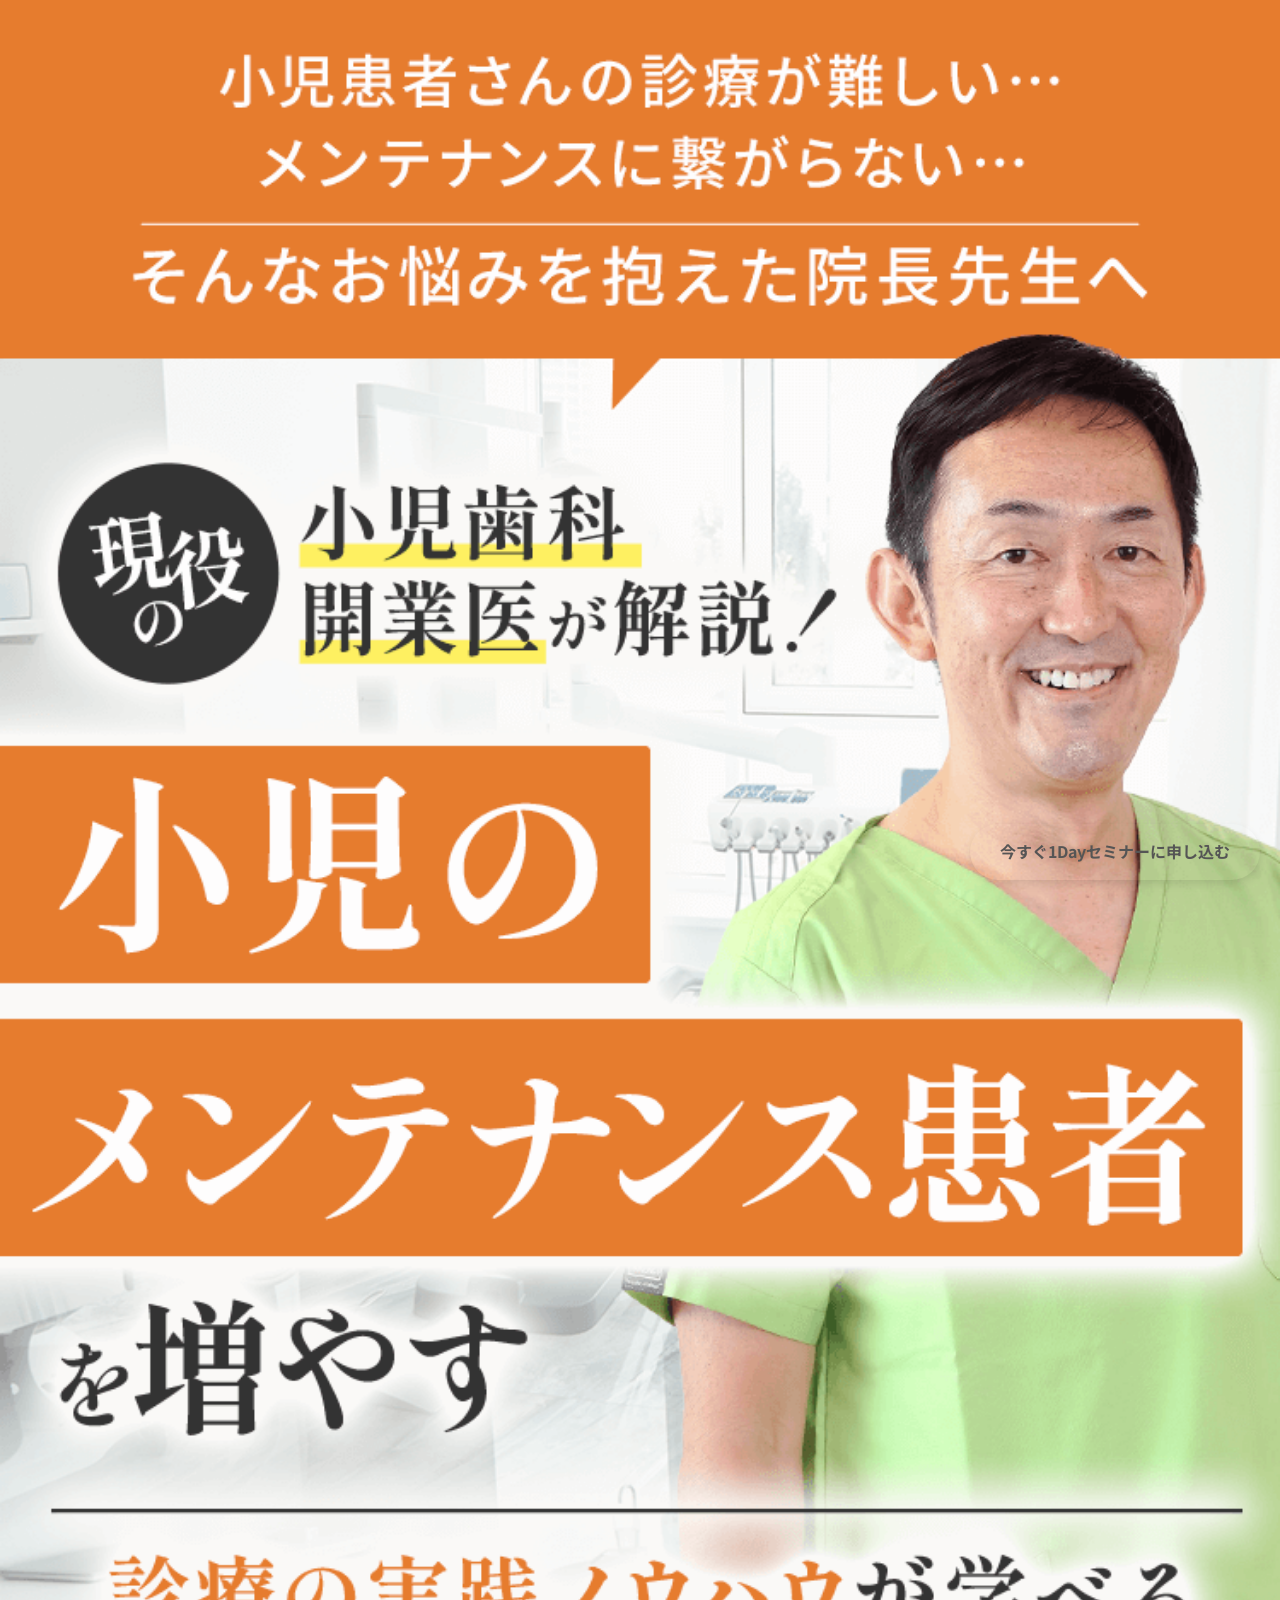
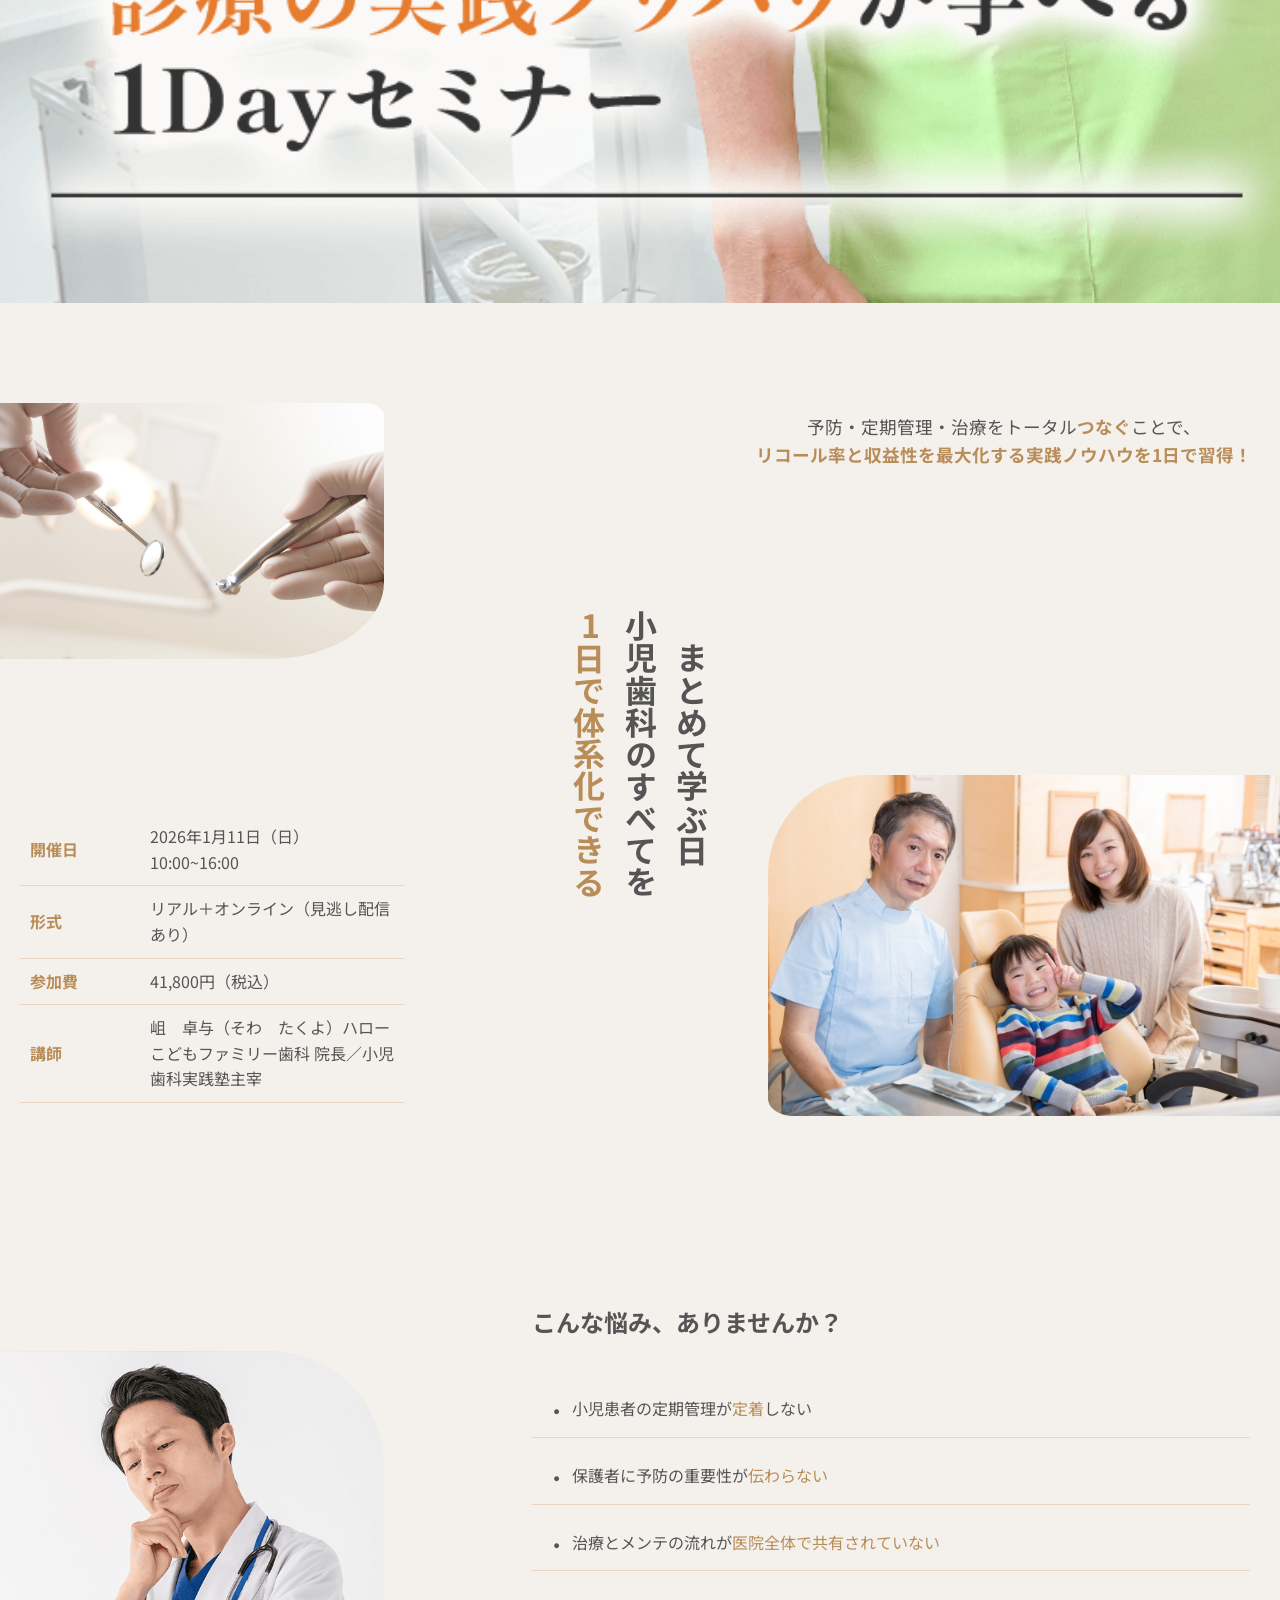
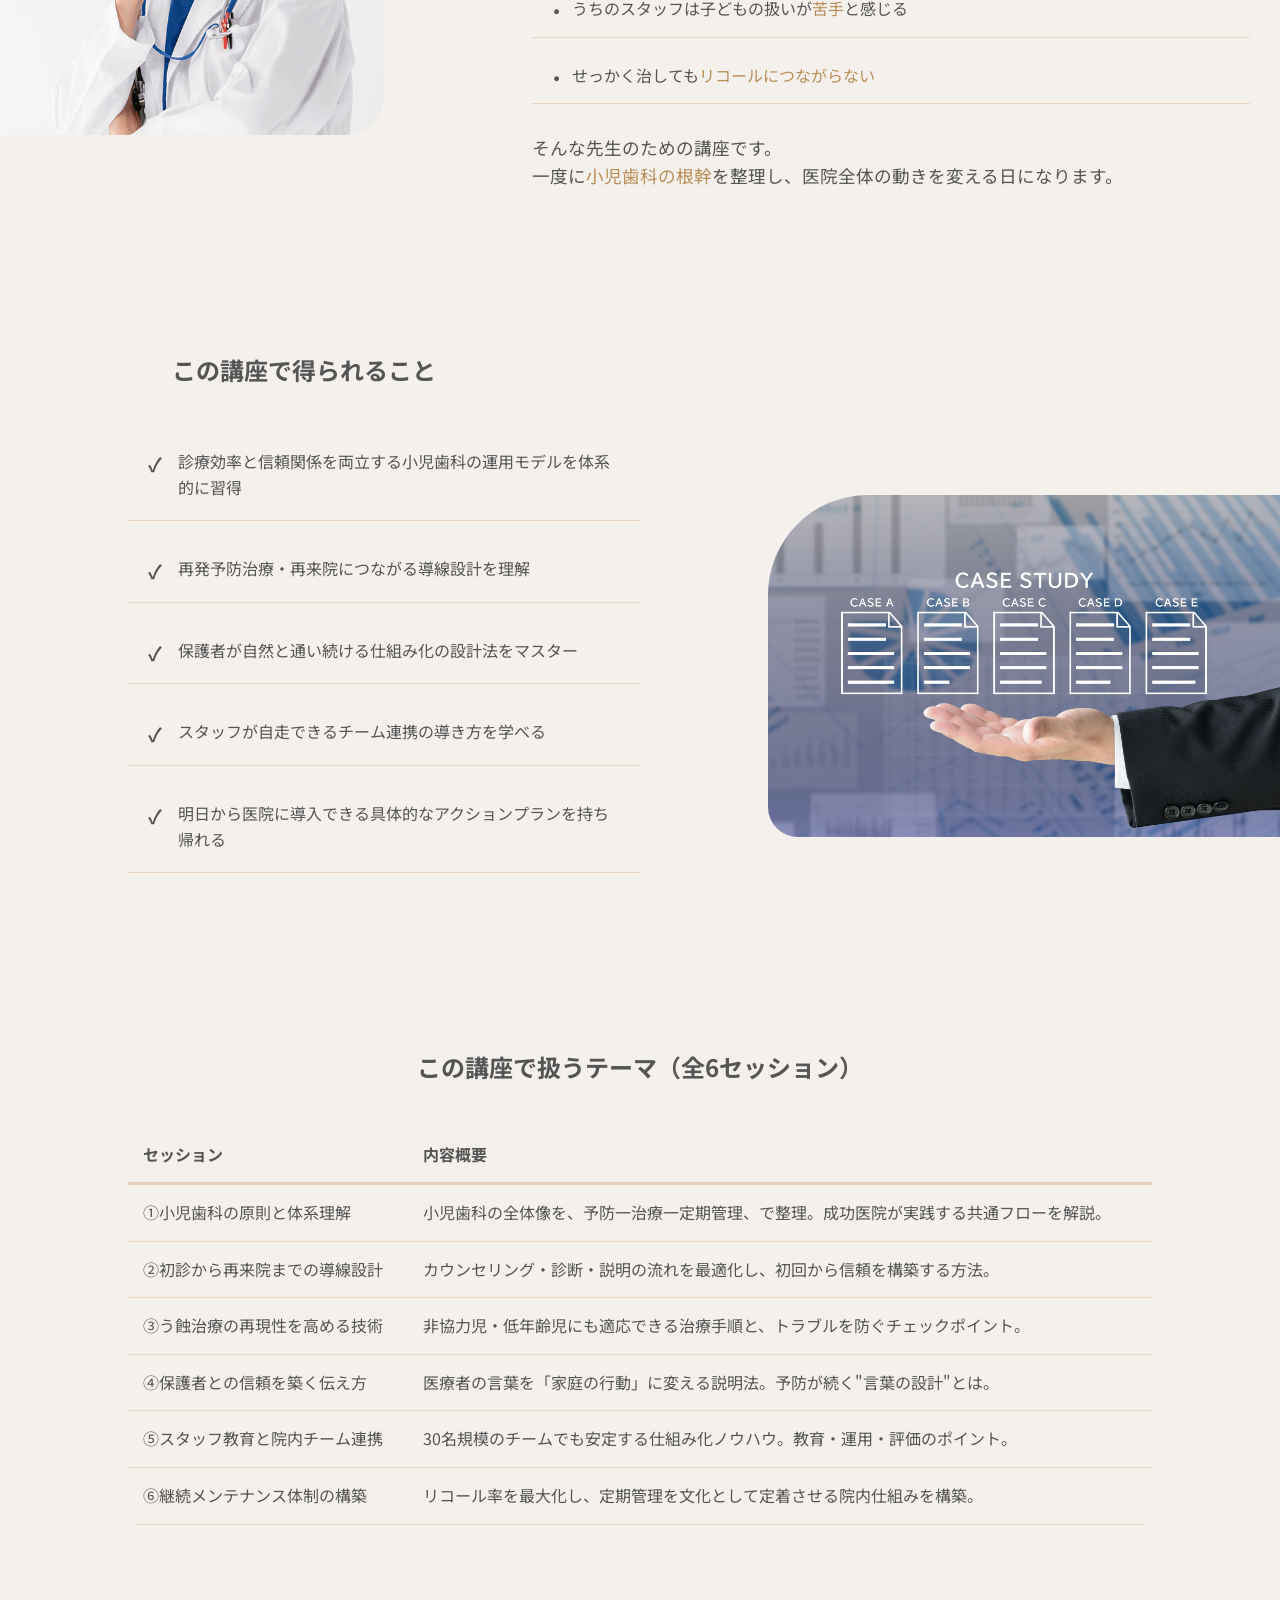
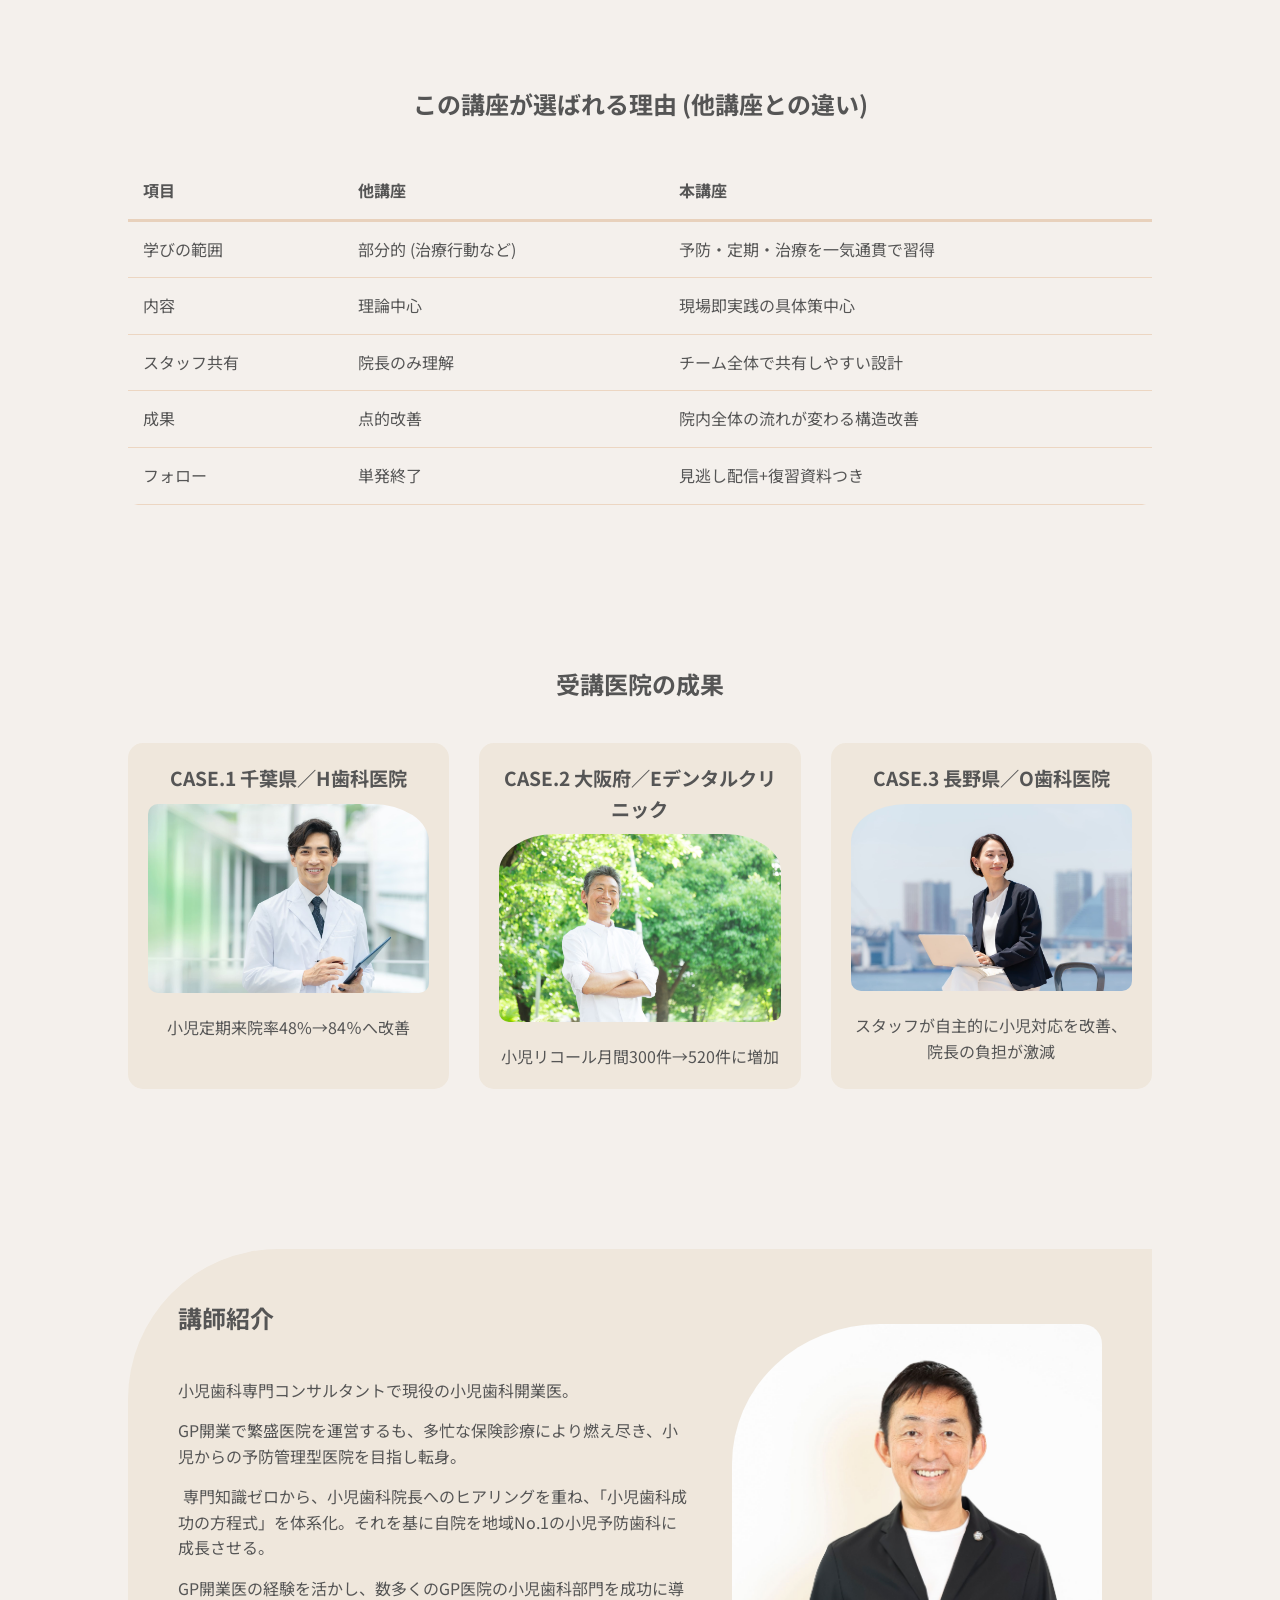
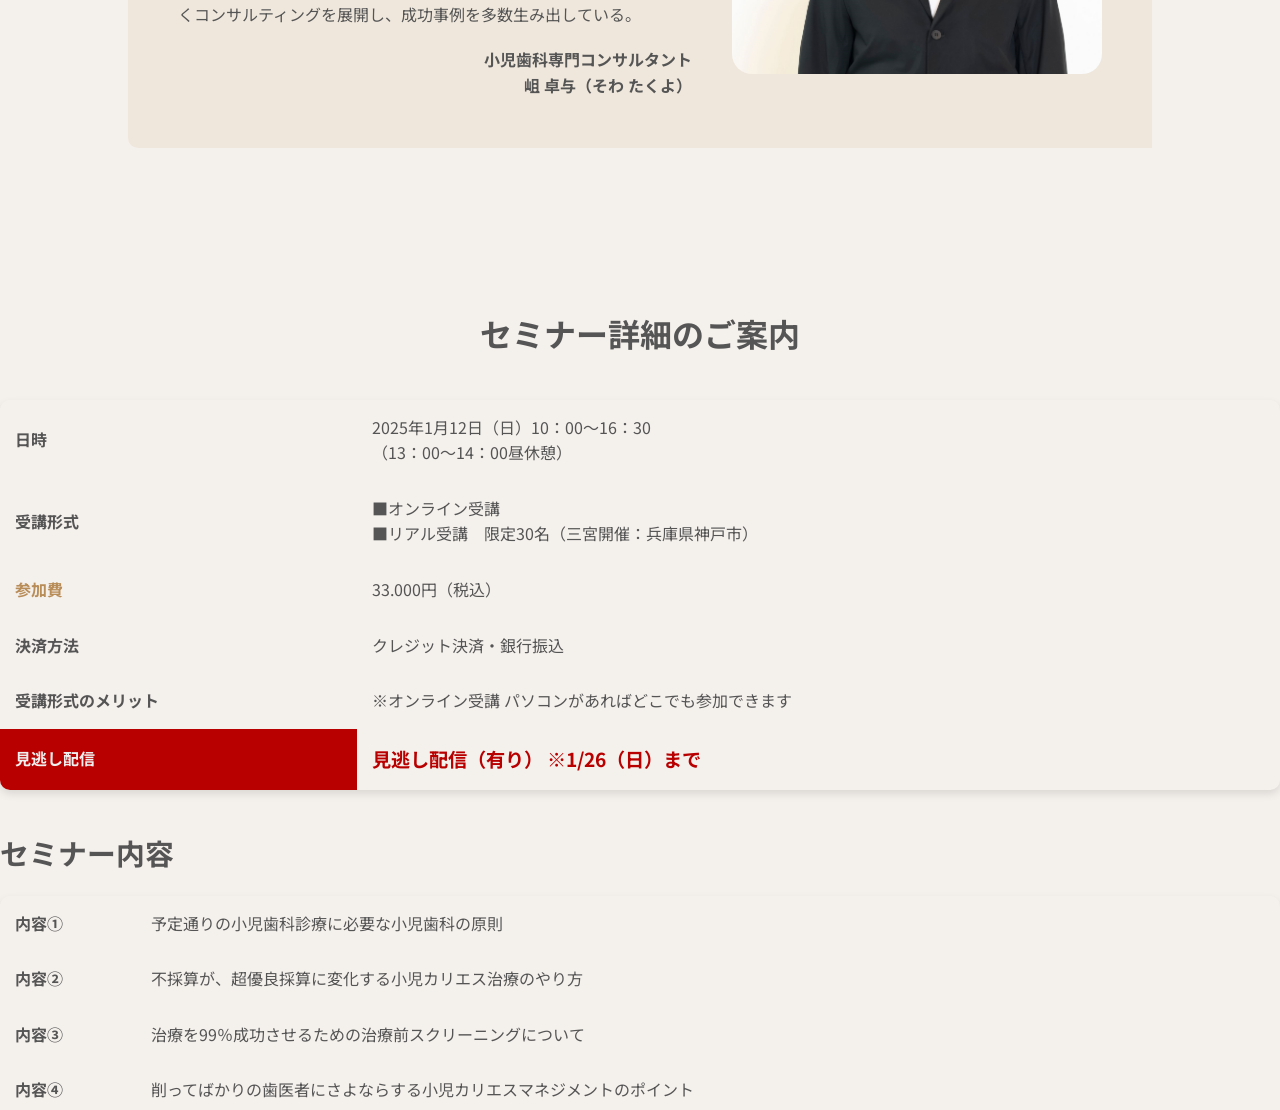
==== index.html @ 9f1c5d59 "init" ====
<!DOCTYPE html>
<html lang="ja">

<head>
    <meta charset="UTF-8">
    <meta name="viewport" content="width=device-width, initial-scale=1.0">
    <title>小児歯科が上手くなる！知識おまとめセミナー</title>
    <meta name="description" content="小児歯科が上手くなる！知識おまとめセミナー" />
    <meta name="keywords" content="小児歯科,セミナー">
    <link rel="preconnect" href="https://fonts.googleapis.com">
    <link rel="preconnect" href="https://fonts.gstatic.com" crossorigin>
    <link href="https://fonts.googleapis.com/css2?family=Noto+Sans+JP:wght@100..900&display=swap" rel="stylesheet">
    <link rel="stylesheet" href="css/style.css">
</head>

<body>
    <!-- Floating CTA Button -->
    <div class="floating">
        <a class="btn" href="#form">今すぐ1Dayセミナーに申し込む</a>
    </div>

    <main>
        <!-- Banner Section -->
        <section class="banner">
            <picture>
                <source media="(max-width: 768px)" srcset="img/sp_mv_b.png">
                <img src="img/pc_mv_b.png" alt="Banner">
            </picture>
        </section>

        <!-- New Intro Section -->
        <section class="intro">
            <div class="container">
                <div class="intro-text">
                    <h1>1日で体系化できる<br>小児歯科のすべてを<br>まとめて学ぶ日</h1>
                </div>
                <div class="sec01_img01">
                    <img style="width: 100%; border-radius: 0 5% 30% 0;" src="./img/sec04_img03_b.jpg" alt="">
                </div>
                <div class="sec01_img02">
                    <img style="width: 100%; border-radius: 100px 0 0 5%;" src="./img/sec01_imgg02.jpg" alt="">
                </div>
                <p class="intro-desc">予防・定期管理・治療をトータル<span style="color: #b98d58ff; font-weight: bold;">つなぐ</span>ことで、<br><span style="color: #b98d58ff; font-weight: bold;">リコール率と収益性を最大化する実践ノウハウを1日で習得！</span></p>
                <table class="intro-table">
                    <tr>
                        <th><span style="color: #b98d58ff; font-weight: bold;">開催日</span></th>
                        <td>2026年1月11日（日）10:00~16:00</td>
                    </tr>
                    <tr>
                        <th><span style="color: #b98d58ff; font-weight: bold;">形式</span></th>
                        <td>リアル＋オンライン（見逃し配信あり）</td>
                    </tr>
                    <tr>
                        <th><span style="color: #b98d58ff; font-weight: bold;">参加費</span></th>
                        <td>41,800円（税込）</td>
                    </tr>
                    <tr>
                        <th><span style="color: #b98d58ff; font-weight: bold;">講師</span></th>
                        <td>岨　卓与（そわ　たくよ）ハローこどもファミリー歯科 院長／小児歯科実践塾主宰</td>
                    </tr>
                </table>
            </div>
        </section>

        <!-- Worries Section -->
        <section class="worries">
            <div class="sec02-img">
                <img src="./img/sec02_img.png" alt="">
            </div>
            <div class="worries-content">
                <h2>こんな悩み、ありませんか？</h2>
                <ul class="worries-list">
                    <li>小児患者の定期管理が<span style="color: #b98d58ff;">定着</span>しない</li>
                    <li>保護者に予防の重要性が<span style="color: #b98d58ff;">伝わらない</span></li>
                    <li>治療とメンテの流れが<span style="color: #b98d58ff;">医院全体で共有されていない</span></li>
                    <li>うちのスタッフは子どもの扱いが<span style="color: #b98d58ff;">苦手</span>と感じる</li>
                    <li>せっかく治しても<span style="color: #b98d58ff;">リコールにつながらない</span></li>
                </ul>
                <p class="worries-desc">そんな先生のための講座です。<br>一度に<span style="color: #b98d58ff;">小児歯科の根幹</span>を整理し、医院全体の動きを変える日になります。</p>
            </div>
        </section>

        <!-- Benefits Section -->
        <section class="benefits-new">
            <div class="container1">
                <h2>この講座で得られること</h2>
                <ul class="benefits-list">
                    <li>診療効率と信頼関係を両立する小児歯科の運用モデルを体系的に習得</li>
                    <li>再発予防治療・再来院につながる導線設計を理解</li>
                    <li>保護者が自然と通い続ける仕組み化の設計法をマスター</li>
                    <li>スタッフが自走できるチーム連携の導き方を学べる</li>
                    <li>明日から医院に導入できる具体的なアクションプランを持ち帰れる</li>
                </ul>
            </div>
            <div class="sec04-img">
                <img src="./img/sec04_img.jpg" alt="">
            </div>
        </section>

        <!-- New Themes Section -->
        <section class="comparison">
                <h2>この講座で扱うテーマ（全6セッション）</h2>
                <table class="comparison-table">
                    <thead>
                        <tr>
                            <th>セッション</th>
                            <th>内容概要</th>
                        </tr>
                    </thead>
                    <tbody>
                        <tr>
                            <td>①小児歯科の原則と体系理解</td>
                            <td>小児歯科の全体像を、予防一治療一定期管理、で整理。成功医院が実践する共通フローを解説。</td>
                        </tr>
                        <tr>
                            <td>②初診から再来院までの導線設計</td>
                            <td>カウンセリング・診断・説明の流れを最適化し、初回から信頼を構築する方法。</td>
                        </tr>
                        <tr>
                            <td>③う蝕治療の再現性を高める技術</td>
                            <td>非協力児・低年齢児にも適応できる治療手順と、トラブルを防ぐチェックポイント。</td>
                        </tr>
                        <tr>
                            <td>④保護者との信頼を築く伝え方</td>
                            <td>医療者の言葉を「家庭の行動」に変える説明法。予防が続く"言葉の設計"とは。</td>
                        </tr>
                        <tr>
                            <td>⑤スタッフ教育と院内チーム連携</td>
                            <td>30名規模のチームでも安定する仕組み化ノウハウ。教育・運用・評価のポイント。</td>
                        </tr>
                        <tr>
                            <td>⑥継続メンテナンス体制の構築</td>
                            <td>リコール率を最大化し、定期管理を文化として定着させる院内仕組みを構築。</td>
                        </tr>
                    </tbody>
                </table>
        </section>

        <!-- Comparison Section -->
        <section class="comparison">
                <h2>この講座が選ばれる理由 (他講座との違い)</h2>
                <table class="comparison-table">
                    <thead>
                        <tr>
                            <th>項目</th>
                            <th>他講座</th>
                            <th>本講座</th>
                        </tr>
                    </thead>
                    <tbody>
                        <tr>
                            <td>学びの範囲</td>
                            <td>部分的 (治療行動など)</td>
                            <td>予防・定期・治療を一気通貫で習得</td>
                        </tr>
                        <tr>
                            <td>内容</td>
                            <td>理論中心</td>
                            <td>現場即実践の具体策中心</td>
                        </tr>
                        <tr>
                            <td>スタッフ共有</td>
                            <td>院長のみ理解</td>
                            <td>チーム全体で共有しやすい設計</td>
                        </tr>
                        <tr>
                            <td>成果</td>
                            <td>点的改善</td>
                            <td>院内全体の流れが変わる構造改善</td>
                        </tr>
                        <tr>
                            <td>フォロー</td>
                            <td>単発終了</td>
                            <td>見逃し配信+復習資料つき</td>
                        </tr>
                    </tbody>
                </table>
        </section>

        <!-- Results Section -->
        <section class="results">
            <h2>受講医院の成果</h2>
            <div class="results-grid">
                <div class="result-item">
                    <h3>CASE.1 千葉県／H歯科医院</h3>
                    <img class="img1" src="img/sanbe.jpg" alt="CASE.1 千葉県／H歯科医院">
                    <p>小児定期来院率48%→84％へ改善</p>
                </div>
                <div class="result-item">
                    <h3>CASE.2 大阪府／Eデンタルクリニック</h3>
                    <img class="img2" src="img/ebisawa.jpg" alt="CASE.2 大阪府／Eデンタルクリニック">
                    <p>小児リコール月間300件→520件に増加</p>
                </div>
                <div class="result-item">
                    <h3>CASE.3 長野県／O歯科医院</h3>
                    <img class="img3" src="img/okamoto.jpg" alt="CASE.3 長野県／O歯科医院">
                    <p>スタッフが自主的に小児対応を改善、<br>院長の負担が激減</p>
                </div>
            </div>
        </section>

        <!-- About Section: Short overview of the seminar or instructor -->
        <section class="about">
            <div class="about-item">
                <div class="about-content">
                    <div class="about-text">
                        <h2>講師紹介</h2>
                        <p>小児歯科専門コンサルタントで現役の小児歯科開業医。</p>
                        <p>GP開業で繁盛医院を運営するも、多忙な保険診療により燃え尽き、小児からの予防管理型医院を目指し転身。</p>
                        <p><span class="highlight">専門知識ゼロから、小児歯科院長へのヒアリングを重ね、「小児歯科成功の方程式」を体系化。それを基に自院を地域No.1の小児予防歯科に成長させる。</span></p>
                        <p>GP開業医の経験を活かし、数多くのGP医院の小児歯科部門を成功に導くコンサルティングを展開し、成功事例を多数生み出している。</p>
                        <h3 class="instructor-name">小児歯科専門コンサルタント<br>岨 卓与（そわ たくよ）</h3>
                    </div>
                    <img src="img/sowa.png" alt="講師 岨 卓与" class="about-img">
                </div>
            </div>
        </section>

        

        <!-- Schedule / Details Section: Date, time, venue, and how to attend -->
        <section class="schedule">
            <div class="container">
                <h2>セミナー詳細のご案内</h2>
                <table class="schedule-table">
                    <tr>
                        <th>日時</th>
                        <td>2025年1月12日（日）10：00～16：30<br>（13：00～14：00昼休憩）</td>
                    </tr>
                    <tr>
                        <th>受講形式</th>
                        <td>■オンライン受講<br>■リアル受講　限定30名（三宮開催：兵庫県神戸市）</td>
                    </tr>
                    <tr>
                        <th><span style="color: #b98d58ff; font-weight: bold;">参加費</span></th>
                        <td>33.000円（税込）</td>
                    </tr>
                    <tr>
                        <th>決済方法</th>
                        <td>クレジット決済・銀行振込</td>
                    </tr>
                    <tr>
                        <th>受講形式のメリット</th>
                        <td>※オンライン受講 パソコンがあればどこでも参加できます</td>
                    </tr>
                    <tr>
                        <th style="background: #b80000; color: #f0f0f0;">見逃し配信</th>
                        <td><span style="font-size: 120%; color: #b80000; font-weight: bold;">見逃し配信（有り） ※1/26（日）まで</span></td>
                    </tr>
                </table>

                <h3>セミナー内容</h3>
                <table class="content-table">
                    <tr>
                        <th>内容①</th>
                        <td>予定通りの小児歯科診療に必要な小児歯科の原則</td>
                    </tr>
                    <tr>
                        <th>内容②</th>
                        <td>不採算が、超優良採算に変化する小児カリエス治療のやり方</td>
                    </tr>
                    <tr>
                        <th>内容③</th>
                        <td>治療を99％成功させるための治療前スクリーニングについて</td>
                    </tr>
                    <tr>
                        <th>内容④</th>
                        <td>削ってばかりの歯医者にさよならする小児カリエスマネジメントのポイント</td>
                    </tr>
                    <tr>
                        <th>内容⑤</th>
                        <td>学校・園検診の言いなりの診療でいいの？スタッフ全員ができる正確なむし歯の診断法</td>
                    </tr>
                    <tr>
                        <th>内容⑥</th>
                        <td>むし歯を減らしながら、小児矯正契約数を増加させるしくみ</td>
                    </tr>
                </table>
                <p class="note">※本セミナーの2025年開催は今回ご案内している1回だけです。</p>
            </div>
        </section>

        <!-- Registration / Contact Section: Simple sign-up button or link -->
        <section class="registration" id="form">
            <div class="container">
                <h2>【お申し込みフォーム】</h2>
                <p class="form-intro">申込は今すぐ下記フォームに入力【24時間受付】</p>
                <form method="post" action="team02.php">
                    <table class="form-table">
                        <tr>
                            <th>医院名<br>（法人名を含む）*</th>
                            <td><input type="text" name="医院名" required></td>
                        </tr>
                        <tr>
                            <th>メールアドレス*</th>
                            <td><input type="email" name="Email" required></td>
                        </tr>
                        <tr>
                            <th>参加者名*</th>
                            <td><input type="text" name="参加者名" required></td>
                        </tr>
                        <tr>
                            <th>参加方法*</th>
                            <td>
                                <label><input type="radio" name="参加方法" value="リアル受講" required>リアル受講</label>
                                <label><input type="radio" name="参加方法" value="ZOOM受講" required>ZOOM受講</label>
                            </td>
                        </tr>
                        <tr>
                            <th>住所*</th>
                            <td><input type="text" name="住所" required></td>
                        </tr>
                        <tr>
                            <th>連絡先電話番号*</th>
                            <td><input type="text" name="連絡先" required></td>
                        </tr>
                        <tr>
                            <th>決済方法*</th>
                            <td>
                                <label><input type="radio" name="決済方法" value="クレジット決済" required>クレジット決済</label>
                                <label><input type="radio" name="決済方法" value="銀行振込" required>銀行振込</label>
                            </td>
                        </tr>
                        <tr>
                            <th>アンケート*</th>
                            <td>
                                Q.このセミナーはどこでお知りになりましたか？<br>
                                <label><input type="radio" name="アンケート" value="知り合いの歯科医" required>知り合いの歯科医</label><br>
                                医院名<input type="text" name="知り合いの歯科医（医院名）">
                                お名前<input type="text" name="知り合いの歯科医（お名前）">　様<br>
                                （記入例　森歯科医院　森　和也　様）<br>
                                <label><input type="radio" name="アンケート" value="船井総研さん" required>船井総研さん</label><br>
                                <label><input type="radio" name="アンケート" value="Facebook広告／ホームページ" required>Facebook広告／ホームページ</label>
                            </td>
                        </tr>
                    </table>
                    <div class="form-buttons">
                        <input type="reset" value="リセット">
                        <input type="submit" value="確認">
                    </div>
                </form>
                <table class="links-table">
                    <tr>
                        <td><a href="https://shounisikajuku.com/tokutei.html">■特定商法取引に関する表示</a></td>
                        <td><a href="https://shounisikajuku.com/privacy.html">■個人情報保護方針</a></td>
                    </tr>
                </table>
            </div>
        </section>
    </main>

    <!-- Footer: Contact info and basic copyright text -->
    <footer>
        <div class="container">
            <p>Copyright (C) 2011-2025 小児歯科実践塾. All Rights Reserved</p>
        </div>
    </footer>
</body>

</html>
---- css/style.css ----
/* CSS for Pediatric Dentistry Seminar Landing Page */

:root {
    --s-color-46a84e23: #b98d58ff;
    --s-color-5b87123c: #a07d4eff;
    --s-color-85a5ca31: #dda257ff;
    --s-color-0e9c15dc: rgba(0, 0, 0, 0.0);
    --s-color-ab98cc85: #FFFFFF;
    --color-text: #555555;
    --s-color-fd83718c: #7f7f7fff;
    --s-color-178eaafd: #f4f0ecff;
    --s-color-178eaafd: #f8e9da;
    --s-font-ddb1240f: 'M PLUS 1p';
    --s-font-c88c9e54: 'A1ゴシック M JIS2004';
    --s-font-1ab0cc4a: 'Noto Sans JP';
    --s-font-39855b82: Poppins;
}

* {
  margin: 0;
  padding: 0;
  box-sizing: border-box;
}

main{
  background-color: rgba(244, 240, 236, 1);
}

body {
  font-family: 'Noto Sans JP', 'Inter', sans-serif;
  background-color: var(--color-bg);
  color: var(--color-text);
  line-height: 1.6;
}


/* Buttons */
.btn {
  display: inline-block;
  background-color: var(--color-pink);
  color: var(--color-text);
  padding: 15px 30px;
  border-radius: 50px;
  text-decoration: none;
  font-weight: bold;
  transition: background-color 0.3s ease;
  border: none;
  cursor: pointer;
}

.btn:hover {
  background-color: var(--color-hover);
}

/* Floating CTA */
.floating {
  position: fixed;
  bottom: 20px;
  right: 20px;
  z-index: 1000;
}

.floating .btn {
  box-shadow: 0 4px 8px rgba(0, 0, 0, 0.1);
}

/* Banner Section */
.banner img {
  width: 100%;
  height: auto;
  display: block;
}

/* Intro Section */
.intro {
  background-color: rgba(244, 240, 236, 1);
  color: var(--color-text);
  margin: 100px 0;
  padding: 0 0;
  text-align: center;
  position: relative;
  height: 80vh; /* Full viewport height for positioning */
}

.sec01_img01 {
  position: absolute;
  top: 0;
  left: 0;
  width: 30vw; /* 30% of viewport width */
  height: auto;
  border-radius: 20%;
}

.sec01_img02 {
  position: absolute;
  bottom: 0;
  right: 0;
  width: 40%; /* 45% of viewport width */
  height: auto;
  border-radius: 10%;
}

.intro-text {
  position: absolute;
  top: 50%;
  left: 50%;
  transform: translate(-50%, -50%);
  text-align: center;
  writing-mode: vertical-lr;
  text-orientation: upright;
  white-space: nowrap;
}

.intro h1 {
  font-size: 2rem;
  margin-bottom: 20px;
  font-weight: bold;
}

.intro h1:first-line {
  color: #b98d58ff;
}

.intro .intro-desc {
  font-size: 1.1rem;
  position: absolute;
  top: 10px;
  right: 20px;
  margin-bottom: 30px;
  width: 40%;
}

.intro-table {
  position: absolute;
  bottom: 20px;
  left: 20px;
  background-color: transparent;
  border: none;
  border-collapse: collapse;
}

.intro-table th, .intro-table td {
  padding: 15px;
  text-align: left;
  background-color: transparent;
}

.intro-table th {
  background-color: transparent;
  font-weight: bold;
  width: 120px;
}

.intro .btn {
  position: absolute;
  top: 50%;
  right: 20px;
  transform: translateY(-50%);
}

.intro-table {
  width: 30%;
}

.intro-table th, .intro-table td {
  padding: 10px;
  text-align: left;
  border-bottom: 1px solid #ecd6c2;
;
}

.intro-table th {
  font-weight: bold;
  width: 120px;
}

/* Worries Section */
.worries {
  display: flex;
  padding: 80px 0;
  background-color: rgba(244, 240, 236, 1);
  align-items: center;
  justify-content: space-between;
}

.sec02-img {
  width: 30%;
  flex-shrink: 0;
}

.sec02-img img {
  width: 100%;
  border-radius: 0 30% 10% 0;
}

.worries-content {
  padding-right: 30px;
  width: 60%;
  padding-left: 20px;
}

.worries h2 {
  text-align: left;
  font-size: 1.5rem;
  margin-bottom: 40px;
  color: var(--color-text);
}

.worries-list {
  list-style: none;
  padding: 0;
  margin: 0 auto 30px;
}

.worries-list li {
  padding: 15px 20px;
  margin-bottom: 10px;
  border-bottom: 1px solid #ecd6c2;
  position: relative;
  padding-left: 40px;
}

.worries-list li:before {
  content: "・";
  position: absolute;
  left: 15px;
  font-weight: bold;
  font-size: 1.2rem;
}

.worries-desc {
  text-align: left;
  font-size: 1.1rem;
  margin: 0;
  color: var(--color-text);
}

/* Benefits New Section */
.benefits-new {
  display: flex;
  padding: 80px 0;
  background-color: rgba(244, 240, 236, 1);
  align-items: center;
  justify-content: space-between;
}

.sec04-img {
  margin-top: 100px;
  width: 40%;
  flex-shrink: 0;
}

.sec04-img img {
  width: 100%;
  border-radius: 100px 0 0 30px;
}

.container1 {
  width: 50%;
  padding-left: 10%;
}

.benefits-new h2 {
  text-align: left;
  font-size: 1.5rem;
  margin-bottom: 40px;
  color: var(--color-text);
  padding-left: 44px;
}

.benefits-list {
  list-style: none;
  padding: 0;
  margin: 0 auto;
}

.benefits-list li {
  
  border-bottom: 1px solid #ecd6c2;
  padding: 20px;
  margin-bottom: 15px;
  position: relative;
  padding-left: 50px;
}

.benefits-list li:before {
  content: "✓";
  position: absolute;
  left: 20px;
  font-weight: bold;
  font-size: 1.2rem;
}

/* Comparison Section */
.comparison {
  padding: 80px 0;
  background-color: rgba(244, 240, 236, 1);
}

.comparison h2 {
  text-align: center;
  font-size: 1.5rem;
  margin-bottom: 40px;
}

.comparison-table {
  margin-inline: auto;
  width: 80%;
  border-collapse: collapse;
  border-radius: 10px;
  overflow: hidden;
}

.comparison-table th, .comparison-table td {
  padding: 15px;
  text-align: left;
}

.comparison-table th {
  font-weight: bold;
}

.comparison-table thead th {
  color: var(--color-text);
  border-bottom: 3px solid #e8d1bc;
}

.comparison-table tbody td:nth-child(3) {
  color: var(--color-text);
}

.comparison-table tbody td{
  border-bottom: 1px solid #ecd6c2;
}

/* Results Section */
.results {
  padding: 80px 0;
  width: 80%;
  margin-inline: auto;
  background-color: rgba(244, 240, 236, 1);
}

.results h2 {
  text-align: center;
  font-size: 1.5rem;
  margin-bottom: 40px;
  color: var(--color-text);
}

.results-grid {
  display: grid;
  grid-template-columns: repeat(auto-fit, minmax(300px, 1fr));
  gap: 30px;
  max-width: 1500px;
  margin: 0 auto;
}

.result-item {
  background-color: #efe7dcff;
  padding: 20px;
  border-radius: 15px;
  text-align: center;
}

.result-item img {
  width: 100%;
  height: auto;
  margin-bottom: 15px;
}

.result-item .img1 {
  border-radius: 10px 20% 10px 10px;
}

.result-item .img2 {
  border-radius: 20% 20% 10px 10px;
}

.result-item .img3 {
  border-radius:20% 10px 10px 10px;
}

.result-item h3 {
  font-size: 1.2rem;
  margin-bottom: 10px;
  color: var(--color-text);
}

.result-item p {
  font-size: 1rem;
  color: var(--color-text);
}

/* About Section */
.about {
  padding: 80px 0;
  background-color: rgba(244, 240, 236, 1);
}

.about h2 {
  text-align: left;
  font-size: 1.5rem;
  margin-bottom: 40px;
  color: var(--color-text);
}

.about h3 {
  text-align: right;
  font-size: 1rem;
  color: var(--color-text);
}

.about-item {
  background-color: #efe7dcff;
  width: 80%;
  padding: 50px;
  border-radius: 150px 0 0 10px;
  text-align: center;
  margin-inline: auto;
}

.about-content {
  display: flex;
  align-items: center;
  gap: 40px;
  max-width: 1000px;
  margin: 0 auto;
}

.about-text {
  text-align: left;
  flex: 10;
}

.about-text p {
  margin-bottom: 15px;
}

.about-text .highlight {
  background-color: var(--color-highlight);
  padding: 2px 5px;
  border-radius: 5px;
}

.about-img {
  flex: 1;
  width: 40%;
  border-radius: 40% 20px 20px 20px;
}

.instructor-name {
  text-align: center;
  margin-top: 20px;
  font-size: 1.2rem;
  font-weight: bold;
}

/* Benefits Section */
.benefits {
  padding: 80px 0;
  background-color: rgba(244, 240, 236, 1);
}

.benefits h2 {
  text-align: center;
  font-size: 2rem;
  margin-bottom: 40px;
  color: var(--color-text);
}

.benefits-grid {
  display: grid;
  grid-template-columns: repeat(auto-fit, minmax(300px, 1fr));
  gap: 30px;
  max-width: 1000px;
  margin: 0 auto;
}

.benefit-card {
  background-color: var(--color-section-bg);
  padding: 30px;
  border-radius: 15px;
  box-shadow: 0 4px 8px rgba(0, 0, 0, 0.1);
  text-align: center;
}

.benefit-card h3 {
  font-size: 1.3rem;
  margin-bottom: 20px;
  color: var(--color-text);
}

.benefit-card p {
  margin-bottom: 20px;
}

.benefit-card img {
  width: 100%;
  border-radius: 10px;
  margin-top: 20px;
}

/* Schedule Section */
.schedule {
  padding: 80px 0;
  background-color: rgba(244, 240, 236, 1);
}

.schedule h2 {
  text-align: center;
  font-size: 2rem;
  margin-bottom: 40px;
  color: var(--color-text);
}

.schedule-table, .content-table {
  width: 100%;
  border-collapse: collapse;
  margin-bottom: 40px;
  background-color: var(--color-bg);
  border-radius: 10px;
  overflow: hidden;
  box-shadow: 0 4px 8px rgba(0, 0, 0, 0.1);
}

.schedule-table th, .schedule-table td,
.content-table th, .content-table td {
  padding: 15px;
  text-align: left;
  border-bottom: 1px solid var(--color-border);
}

.schedule-table th {
  background-color: var(--color-mint);
  font-weight: bold;
}

.content-table th {
  background-color: var(--color-pink);
  font-weight: bold;
}

.schedule h3 {
  font-size: 1.8rem;
  margin-bottom: 20px;
  color: var(--color-text);
}

.note {
  font-size: 0.9rem;
  color: var(--color-subtext);
  text-align: center;
}

/* Registration Section */
.registration {
  padding: 80px 0;
  background-color: rgba(244, 240, 236, 1);
}

.registration h2 {
  text-align: center;
  font-size: 2rem;
  margin-bottom: 20px;
  color: var(--color-text);
}

.form-intro {
  text-align: center;
  margin-bottom: 40px;
  font-size: 1.1rem;
}

.form-table {
  width: 100%;
  border-collapse: collapse;
  margin-bottom: 30px;
  background-color: var(--color-section-bg);
  border-radius: 10px;
  overflow: hidden;
  box-shadow: 0 4px 8px rgba(0, 0, 0, 0.1);
}

.form-table th, .form-table td {
  padding: 15px;
  text-align: left;
  border-bottom: 1px solid var(--color-border);
}

.form-table th {
  background-color: var(--color-mint);
  font-weight: bold;
  width: 200px;
}

.form-table input[type="text"],
.form-table input[type="email"] {
  width: 100%;
  padding: 10px;
  border: 1px solid var(--color-border);
  border-radius: 5px;
}

.form-buttons {
  display: flex;
  justify-content: center;
  gap: 20px;
}

.form-buttons input {
  padding: 15px 30px;
  border-radius: 50px;
  border: none;
  cursor: pointer;
  font-weight: bold;
}

.form-buttons input[type="reset"] {
  background-color: var(--color-mint);
  color: var(--color-text);
}

.form-buttons input[type="submit"] {
  background-color: var(--color-pink);
  color: var(--color-text);
}

.form-buttons input:hover {
  opacity: 0.8;
}

.links-table {
  width: 100%;
  margin-top: 40px;
}

.links-table td {
  text-align: center;
  padding: 10px;
}

.links-table a {
  color: var(--color-text);
  text-decoration: none;
}

.links-table a:hover {
  text-decoration: underline;
}

/* Footer */
footer {
  background-color: rgba(244, 240, 236, 1);
  padding: 20px 0;
  text-align: center;
  color: var(--color-text);
}

/* Responsive Design */
@media (max-width: 1200px) {
  .benefits-new {
    padding: 60px 0;
  }

  .benefits-list li:before {
  content: "✓";
  position: absolute;
  left: -10px;
  font-weight: bold;
  font-size: 1.2rem;
}
  .sec04-img {
    width: 35%;
  }
  .container1 {
    width: 55%;
  }
  .benefits-new h2 {
    font-size: 1.8rem;
  }
  .benefits-list li {
    padding: 18px;
    font-size: 0.95rem;
  }
}

@media (max-width: 992px) {
  .benefits-new {
    padding: 50px 0;
  }
  .sec04-img {
    width: 30%;
  }
  .container1 {
    width: 60%;
  }
  .benefits-new h2 {
    font-size: 1.7rem;
  }
  .benefits-list li {
    padding: 16px;
    font-size: 0.9rem;
  }
}
@media (max-width: 768px) {
  .intro {
    padding: 20px 0;
    height: auto;
    position: static;
    display: flex;
    flex-direction: column;
    align-items: center;
  }

  .intro-text {
    transform: translate(0, -50%);
    position: static;
    margin-bottom: 20px;
    writing-mode: horizontal-tb;
    text-orientation: mixed;
    white-space: normal;
    text-align: center;
    width: 100%;
    order: -1;
  }

  .intro h1 {
    font-size: 2rem;
    text-align: center;
    line-height: 1.4;
  }

  .sec01_img01 {
    position: static;
    width: 90%;
    margin-bottom: 20px;
  }

  .sec01_img02 {
    position: static;
    width: 90%;
    margin-bottom: 20px;
  }

  .intro .intro-desc {
    position: static;
    margin-bottom: 20px;
    text-align: center;
    font-size: 0.9rem;
    width: 100%;
  }

  .intro-table {
    position: static;
    width: 90%;
    margin-bottom: 20px;
  }

  .intro .btn {
    position: static;
    display: block;
    margin: 0 auto;
    width: fit-content;
  }

  .intro-table th, .intro-table td {
    padding: 8px;
    font-size: 0.9rem;
  }

  .worries {
    padding: 40px 0;
    display: flex;
    flex-direction: column;
    align-items: center;
  }

  .sec02-img {
    width: 90%;
    margin-bottom: 20px;
  }

  .worries h2 {
    font-size: 1.8rem;
    text-align: center;
  }

  .worries-list {
    text-align: left;
    width: 90%;
  }

  .worries-list li {
    padding: 12px 15px;
    padding-left: 35px;
    font-size: 0.9rem;
  }

  .worries-list li:before {
    left: 12px;
  }

  .worries-content {
    width: 100%;
  }

  .worries-desc {
    text-align: center;
    font-size: 0.9rem;
    width: 90%;
  }

  .benefits-new {
    padding: 40px 0;
    display: flex;
    flex-direction: column;
    align-items: center;
  }

  .benefits-new h2 {
    font-size: 1.8rem;
  }

  .benefits-list li {
    padding: 15px;
    padding-left: 40px;
  }

  .benefits-list li:before {
    left: 15px;
  }

  .sec04-img {
    width: 90%;
    margin-top: 20px;
    order: 2;
  }

  .container1 {
    width: 90%;
    padding-left: 0;
    order: 1;
  }

  .comparison {
    padding: 40px 0;
  }

  .comparison h2 {
    font-size: 1.8rem;
  }

  .comparison-table {
    overflow-x: auto;
    display: block;
  }

  .results {
    padding: 40px 0;
  }

  .results h2 {
    font-size: 1.8rem;
  }

  .results-grid {
    grid-template-columns: 1fr;
  }

  .hero {
    padding: 50px 0;
  }

  .hero h1 {
    font-size: 2rem;
  }

  .about {
    padding: 40px 0;
  }

  .about-img {
  flex: 1;
  width: 80%;
  border-radius: 40% 20px 20px 20px;
  }

  .about-content {
    flex-direction: column;
    text-align: center;
  }

  .benefits {
    padding: 40px 0;
  }

  .benefits-grid {
    grid-template-columns: 1fr;
  }

  .schedule {
    padding: 40px 0;
  }

  .schedule-table, .content-table, .form-table {
    overflow-x: auto;
    display: block;
  }

  .registration {
    padding: 40px 0;
  }

  .form-table th {
    width: auto;
  }

  .form-buttons {
    flex-direction: column;
    align-items: center;
  }

  .container {
    padding: 0 15px;
  }

  .floating .btn {
    padding: 12px 24px;
    font-size: 0.9rem;
  }
}
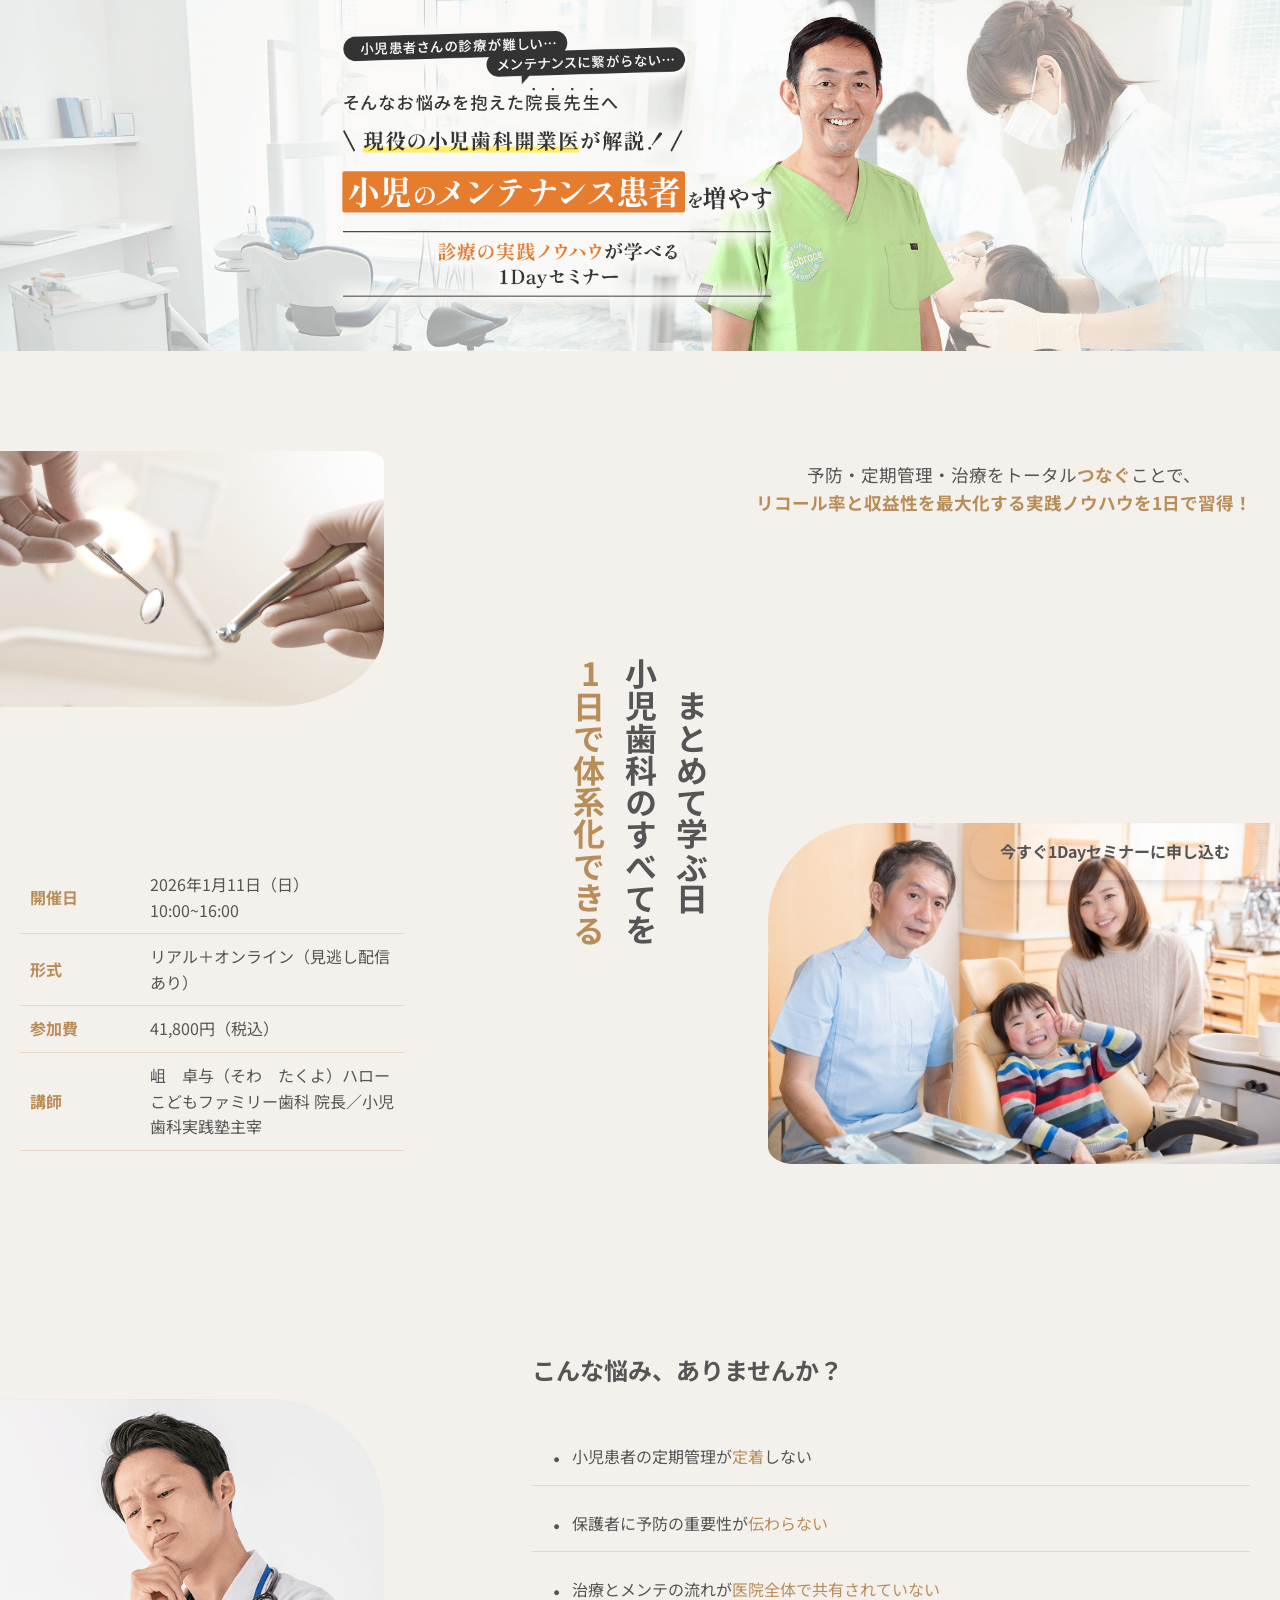
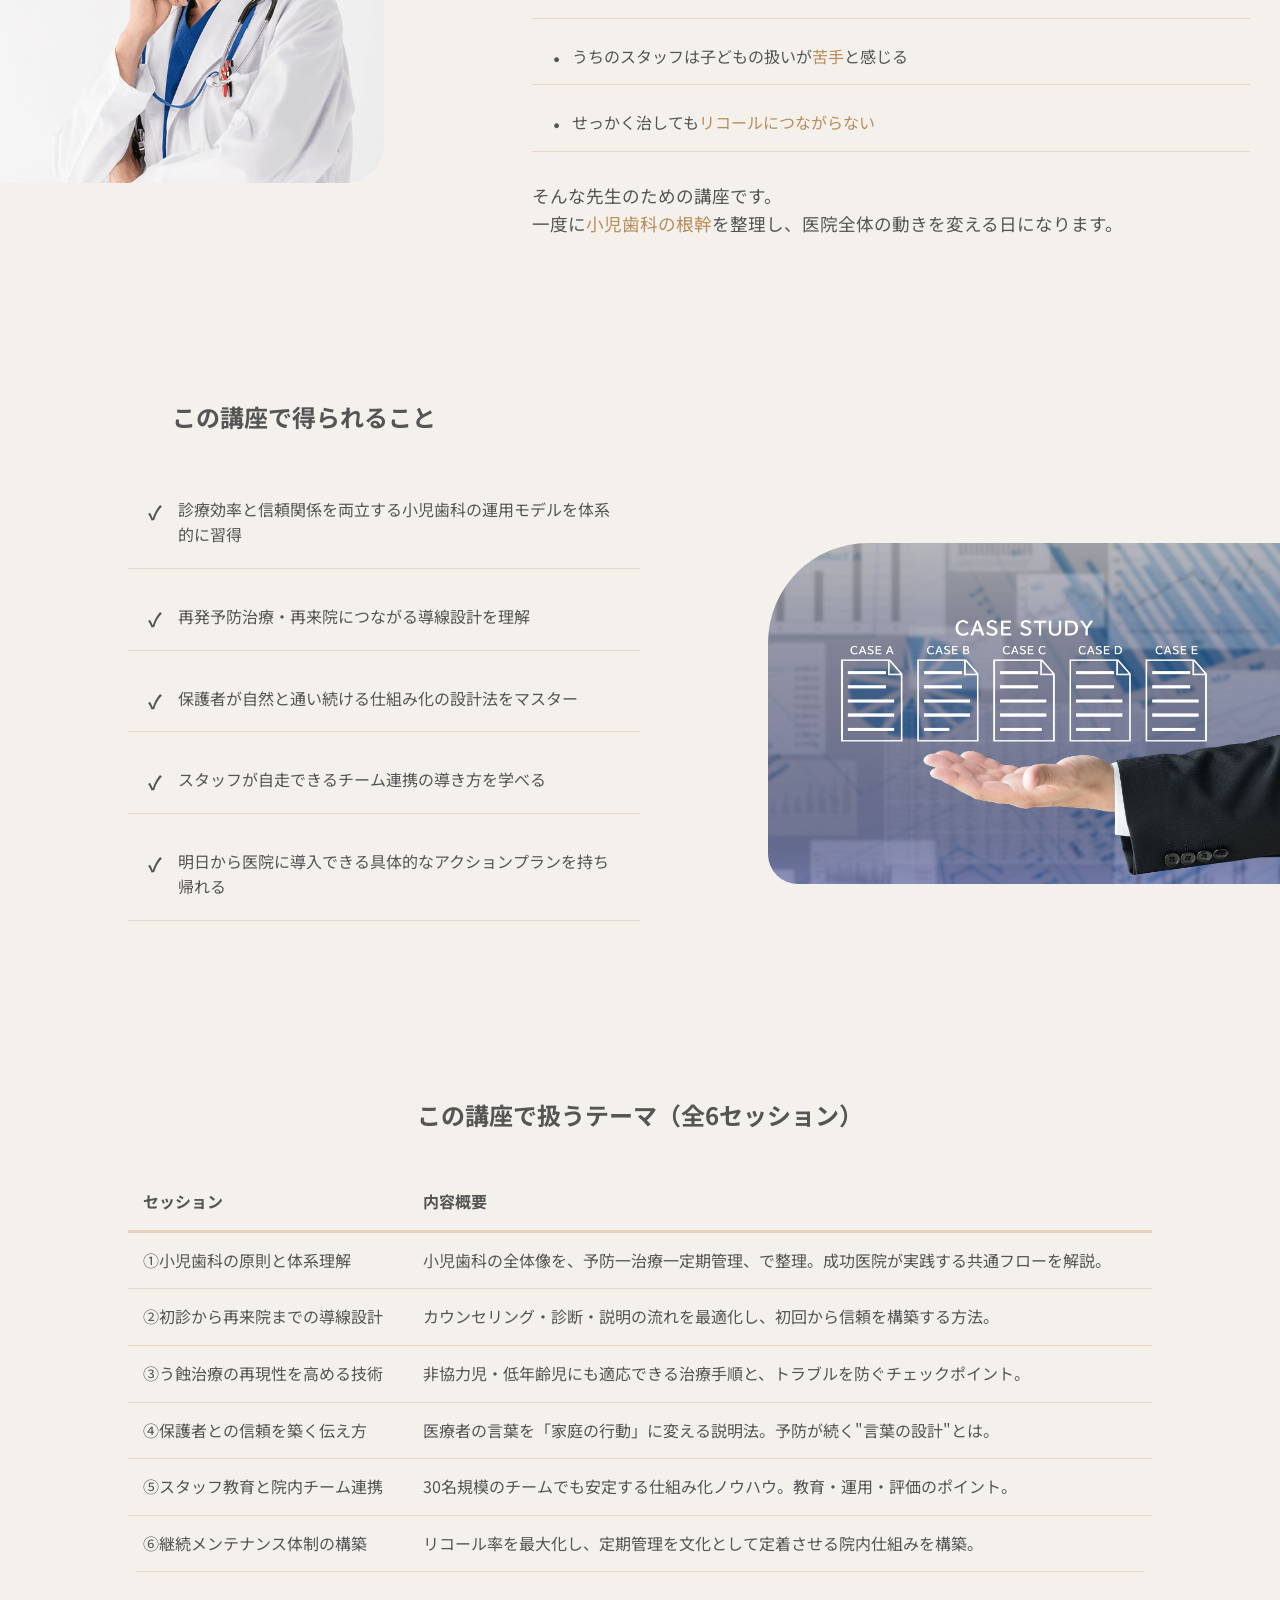
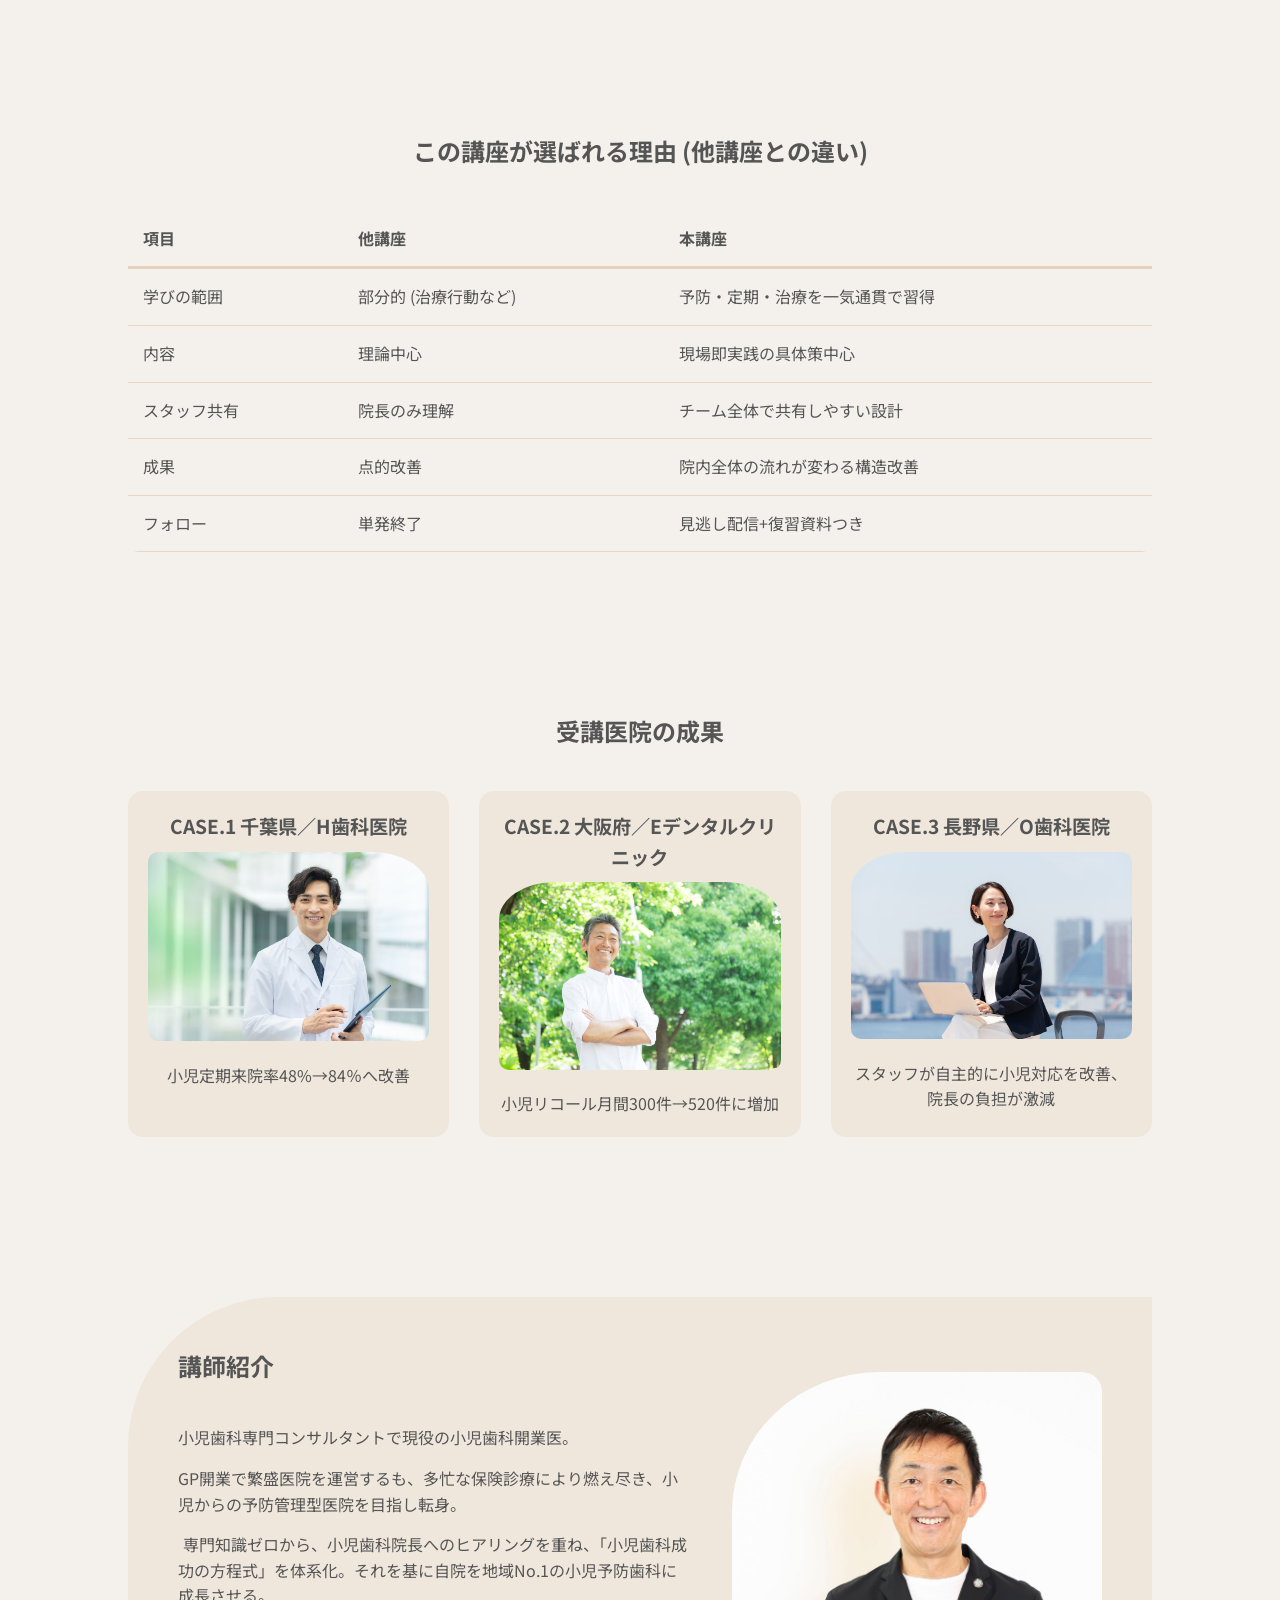
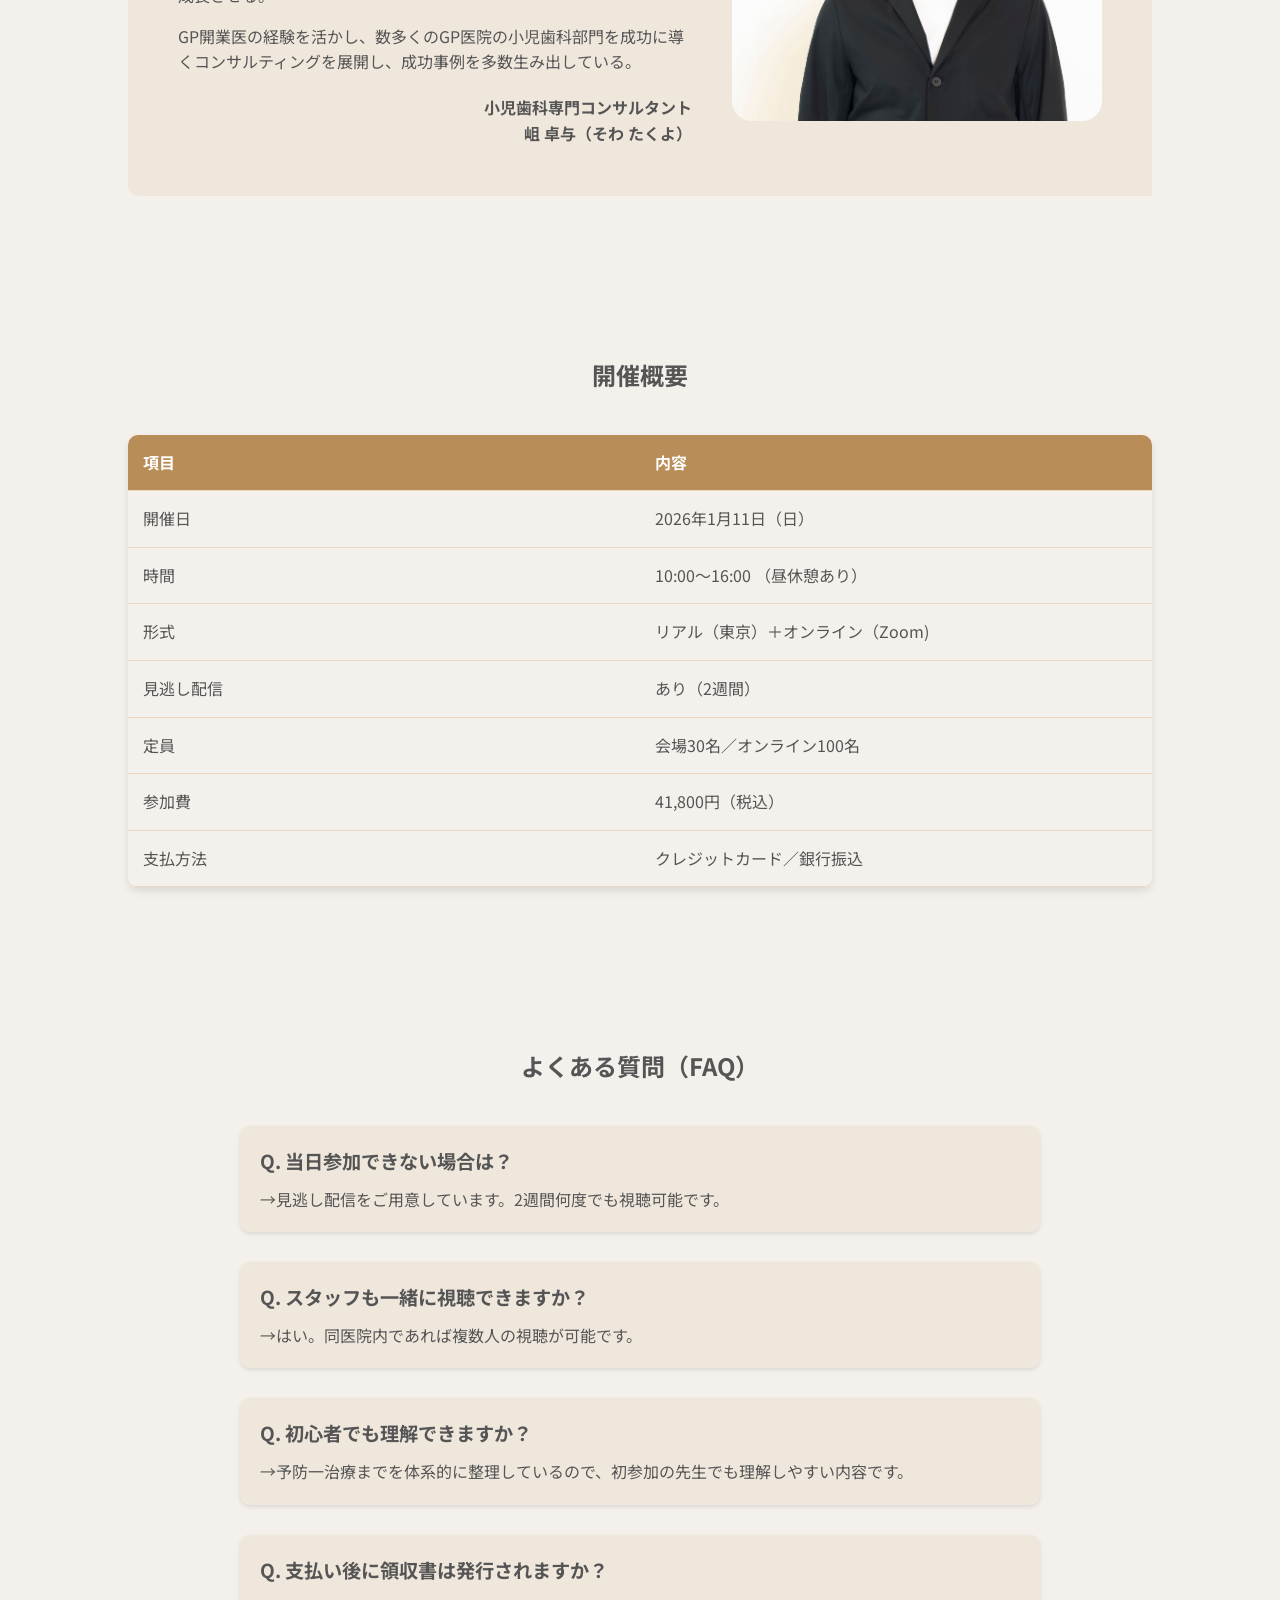
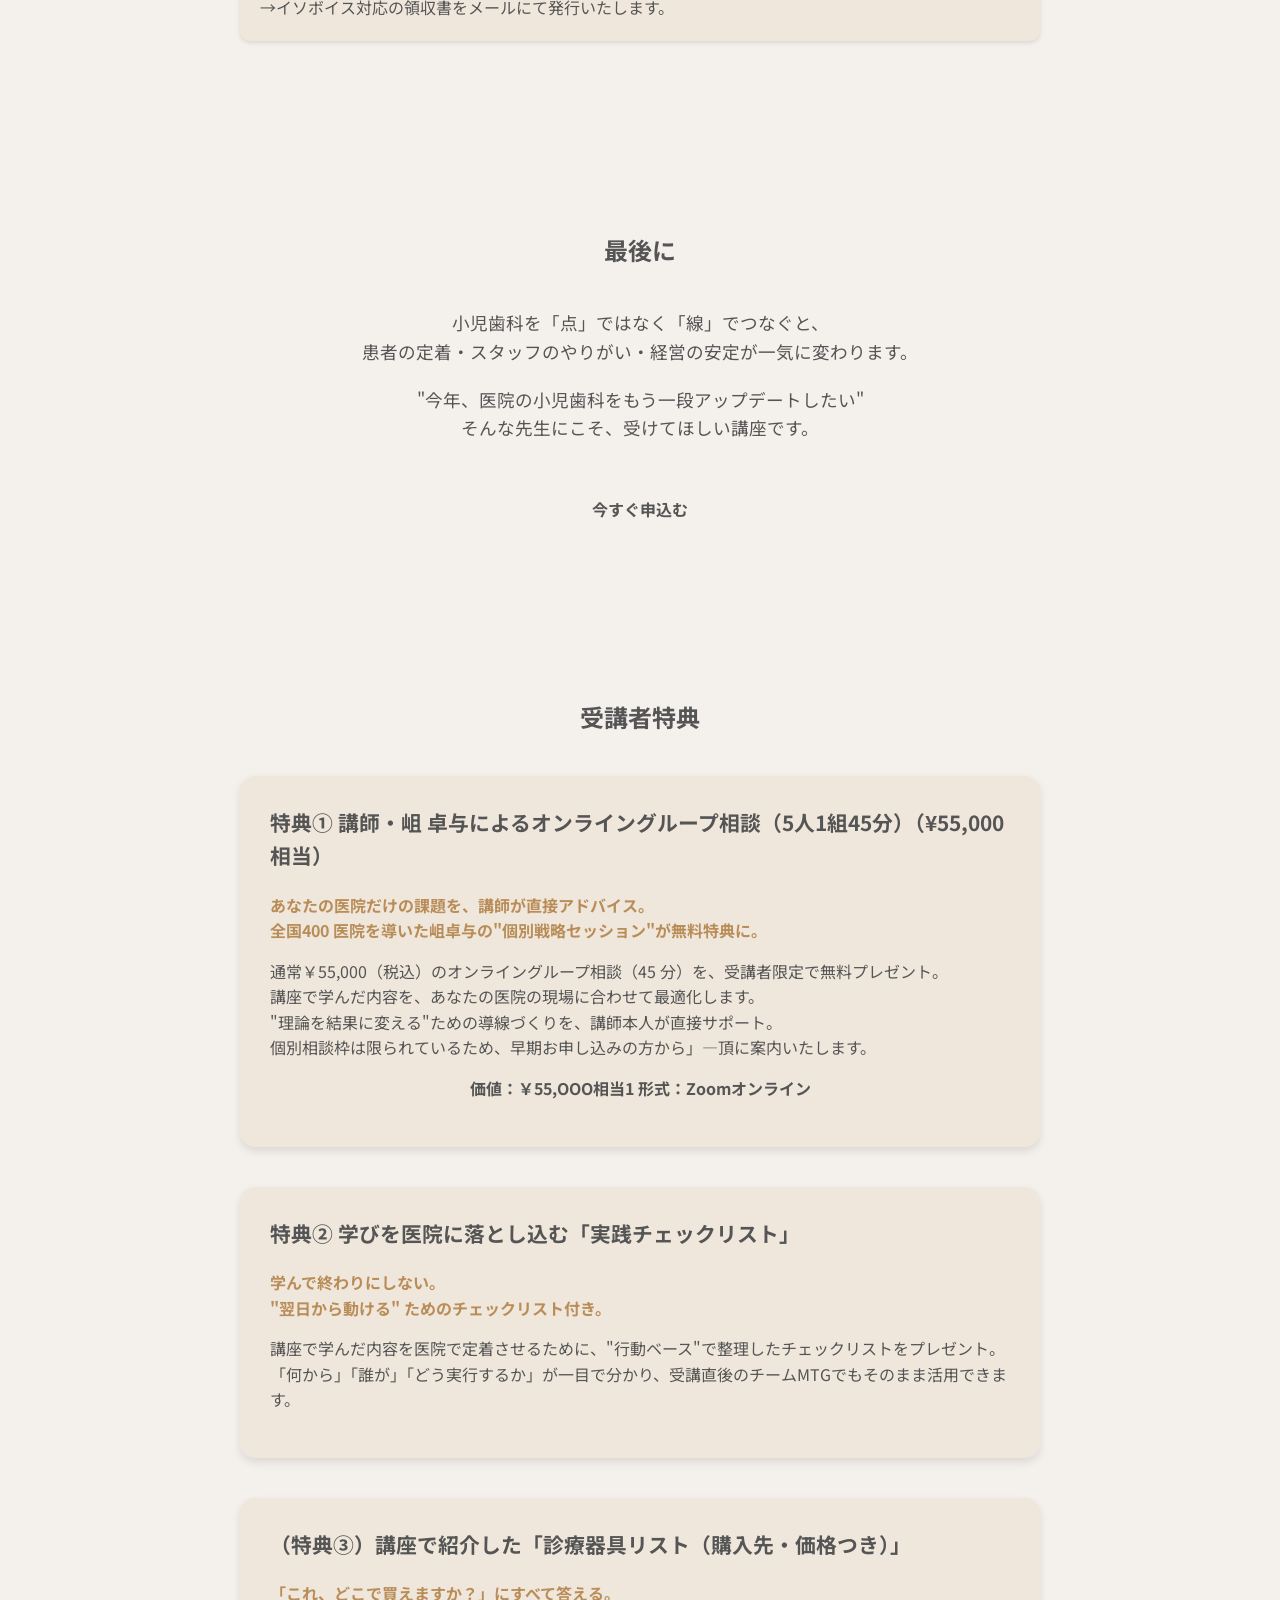
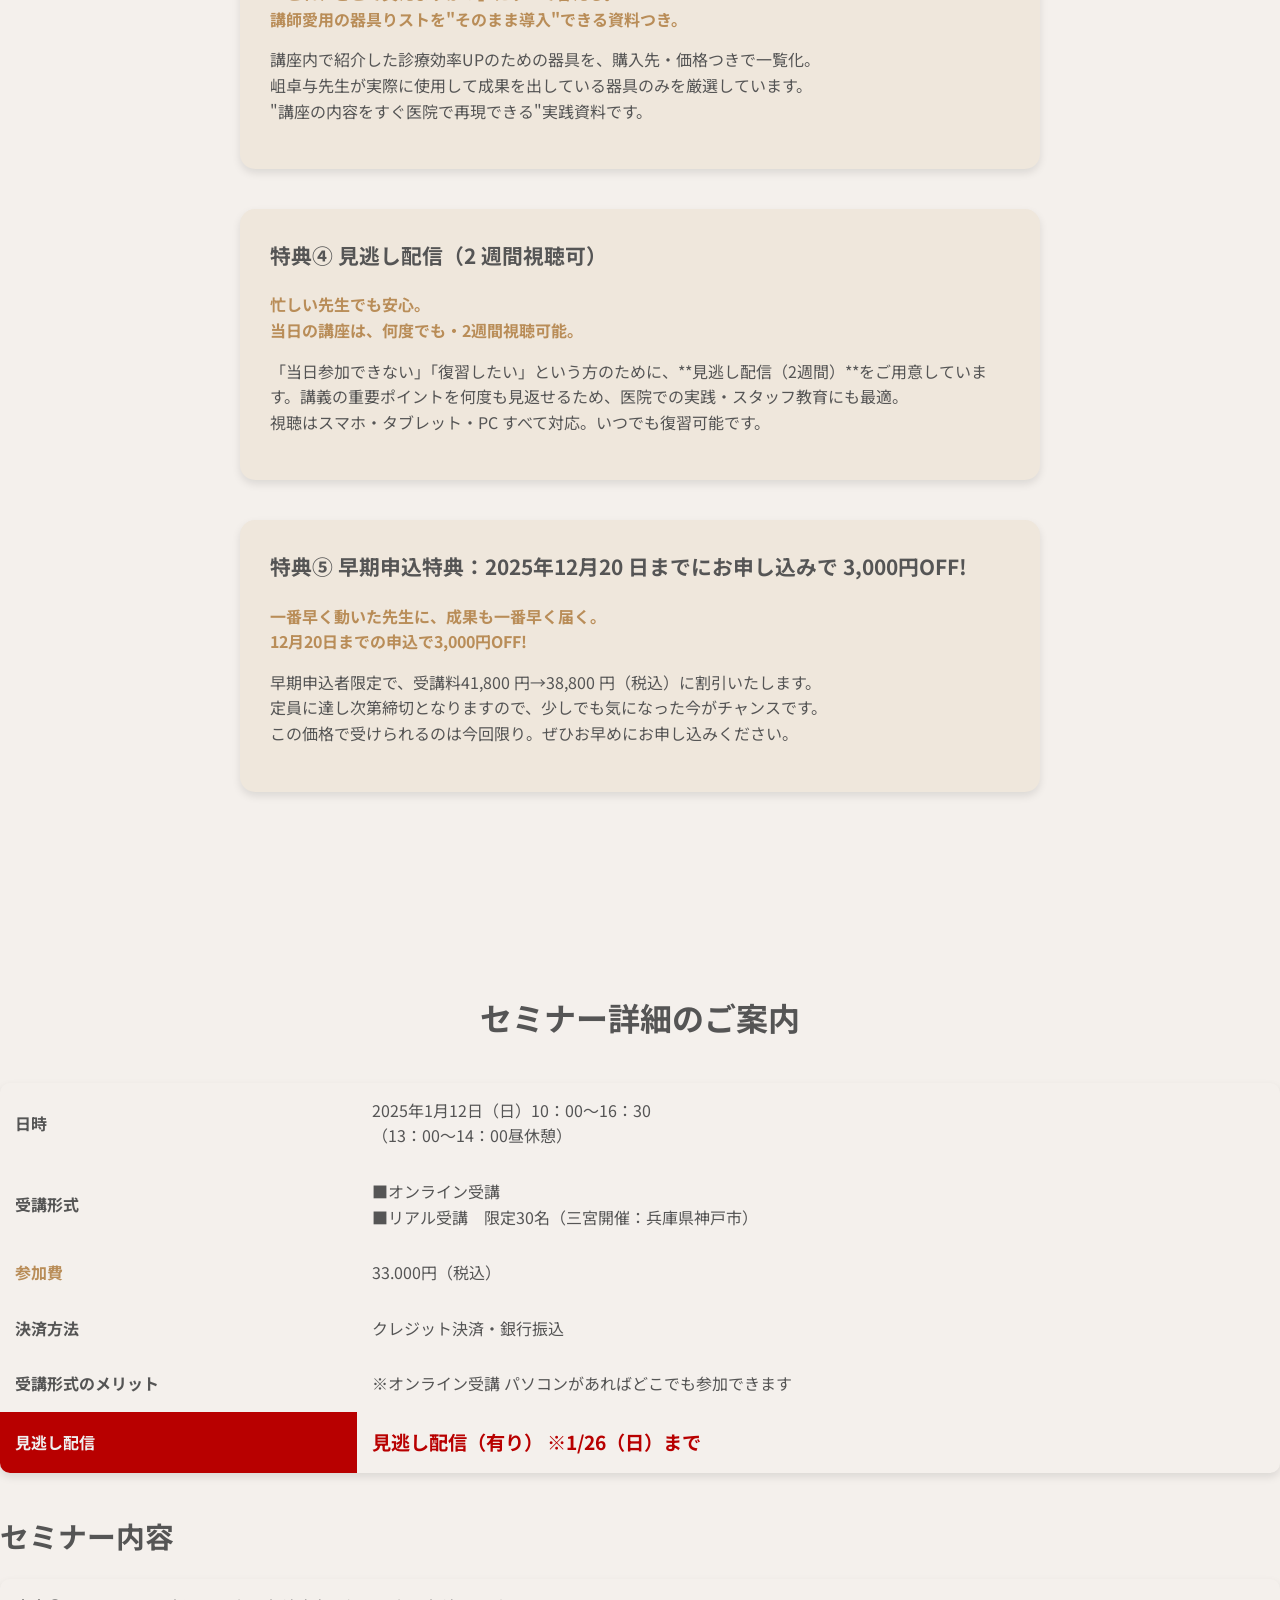
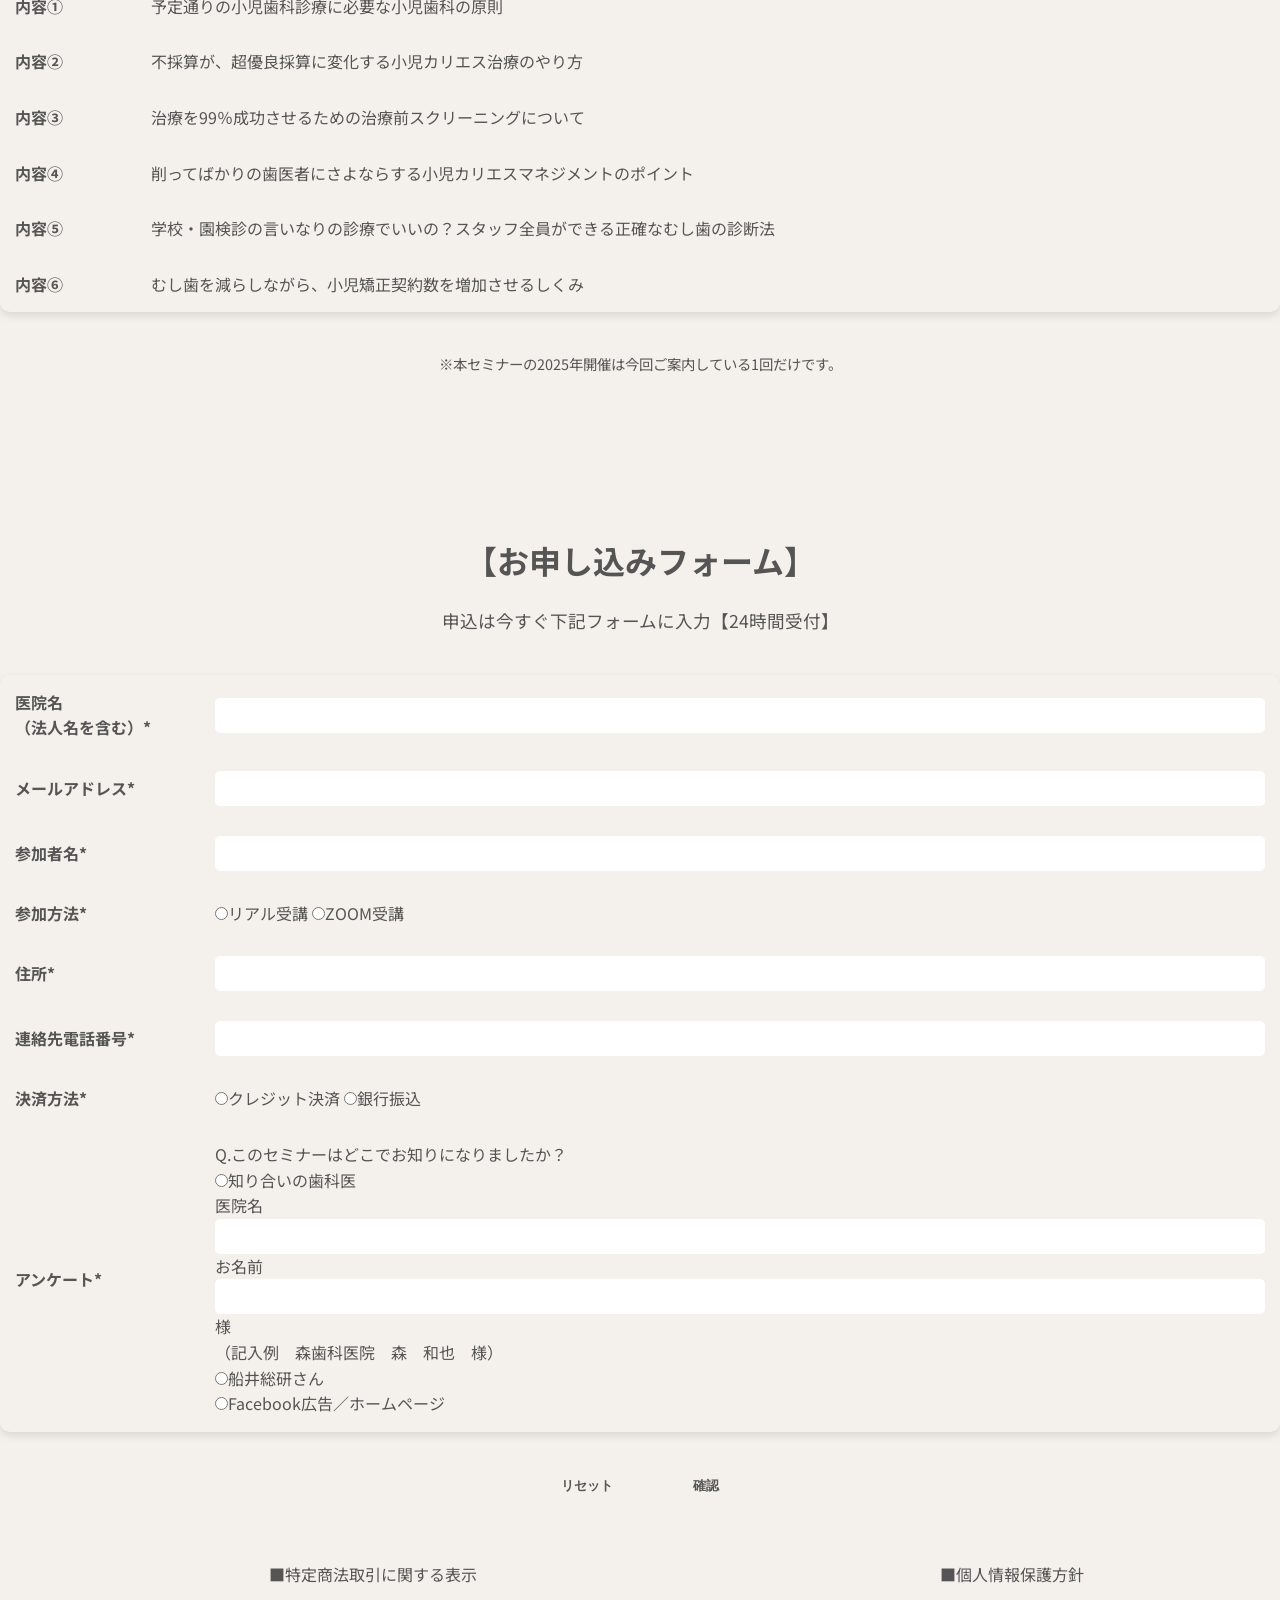
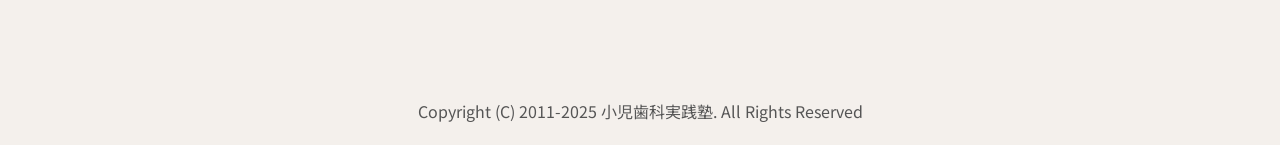
==== commit 31f390e2: "feat:update2" ====
--- a/index.html
+++ b/index.html
@@ -218,6 +218,123 @@
 
         
 
+        <!-- Overview Section -->
+        <section class="overview">
+            <div class="container">
+                <h2>開催概要</h2>
+                <table class="overview-table">
+                    <tr>
+                        <th>項目</th>
+                        <th>内容</th>
+                    </tr>
+                    <tr>
+                        <td>開催日</td>
+                        <td>2026年1月11日（日）</td>
+                    </tr>
+                    <tr>
+                        <td>時間</td>
+                        <td>10:00～16:00 （昼休憩あり）</td>
+                    </tr>
+                    <tr>
+                        <td>形式</td>
+                        <td>リアル（東京）＋オンライン（Zoom)</td>
+                    </tr>
+                    <tr>
+                        <td>見逃し配信</td>
+                        <td>あり（2週間）</td>
+                    </tr>
+                    <tr>
+                        <td>定員</td>
+                        <td>会場30名／オンライン100名</td>
+                    </tr>
+                    <tr>
+                        <td>参加費</td>
+                        <td>41,800円（税込）</td>
+                    </tr>
+                    <tr>
+                        <td>支払方法</td>
+                        <td>クレジットカード／銀行振込</td>
+                    </tr>
+                </table>
+            </div>
+        </section>
+
+        
+
+        <!-- FAQ Section -->
+        <section class="faq">
+            <div class="container">
+                <h2>よくある質問（FAQ）</h2>
+                <div class="faq-list">
+                    <div class="faq-item">
+                        <h3>Q. 当日参加できない場合は？</h3>
+                        <p>→見逃し配信をご用意しています。2週間何度でも視聴可能です。</p>
+                    </div>
+                    <div class="faq-item">
+                        <h3>Q. スタッフも一緒に視聴できますか？</h3>
+                        <p>→はい。同医院内であれば複数人の視聴が可能です。</p>
+                    </div>
+                    <div class="faq-item">
+                        <h3>Q. 初心者でも理解できますか？</h3>
+                        <p>→予防一治療までを体系的に整理しているので、初参加の先生でも理解しやすい内容です。</p>
+                    </div>
+                    <div class="faq-item">
+                        <h3>Q. 支払い後に領収書は発行されますか？</h3>
+                        <p>→イソボイス対応の領収書をメールにて発行いたします。</p>
+                    </div>
+                </div>
+            </div>
+        </section>
+
+        
+
+        <!-- Closing Section -->
+        <section class="closing">
+            <div class="container">
+                <h2>最後に</h2>
+                <p class="closing-text">小児歯科を「点」ではなく「線」でつなぐと、<br>患者の定着・スタッフのやりがい・経営の安定が一気に変わります。</p>
+                <p class="closing-text">"今年、医院の小児歯科をもう一段アップデートしたい"<br>そんな先生にこそ、受けてほしい講座です。</p>
+                <a href="#form" class="btn">今すぐ申込む</a>
+            </div>
+        </section>
+
+        
+
+        <!-- Perks Section -->
+        <section class="perks">
+            <div class="container">
+                <h2>受講者特典</h2>
+                <div class="perk-item">
+                    <h3>特典①  講師・岨   卓与によるオンライングループ相談（5人1組45分）（¥55,000相当）</h3>
+                    <p class="catchphrase">あなたの医院だけの課題を、講師が直接アドバイス。<br>全国400 医院を導いた岨卓与の"個別戦略セッション"が無料特典に。</p>
+                    <p>通常￥55,000（税込）のオンライングループ相談（45 分）を、受講者限定で無料プレゼント。<br>講座で学んだ内容を、あなたの医院の現場に合わせて最適化します。<br>"理論を結果に変える"ための導線づくりを、講師本人が直接サポート。<br>個別相談枠は限られているため、早期お申し込みの方から」―頂に案内いたします。</p>
+                    <p class="center">価値：￥55,OOO相当1 形式：Zoomオンライン</p>
+                </div>
+                <div class="perk-item">
+                    <h3>特典② 学びを医院に落とし込む「実践チェックリスト」</h3>
+                    <p class="catchphrase">学んで終わりにしない。<br>"翌日から動ける" ためのチェックリスト付き。</p>
+                    <p>講座で学んだ内容を医院で定着させるために、"行動ベース"で整理したチェックリストをプレゼント。<br>「何から」「誰が」「どう実行するか」が一目で分かり、受講直後のチームMTGでもそのまま活用できます。</p>
+                </div>
+                <div class="perk-item">
+                    <h3>（特典③）講座で紹介した「診療器具リスト（購入先・価格つき）」</h3>
+                    <p class="catchphrase">「これ、どこで買えますか？」にすべて答える。<br>講師愛用の器具りストを"そのまま導入"できる資料つき。</p>
+                    <p>講座内で紹介した診療効率UPのための器具を、購入先・価格つきで一覧化。<br>岨卓与先生が実際に使用して成果を出している器具のみを厳選しています。<br>"講座の内容をすぐ医院で再現できる"実践資料です。</p>
+                </div>
+                <div class="perk-item">
+                    <h3>特典④ 見逃し配信（2 週間視聴可）</h3>
+                    <p class="catchphrase">忙しい先生でも安心。<br>当日の講座は、何度でも・2週間視聴可能。</p>
+                    <p>「当日参加できない」「復習したい」という方のために、**見逃し配信（2週間）**をご用意しています。講義の重要ポイントを何度も見返せるため、医院での実践・スタッフ教育にも最適。<br>視聴はスマホ・タブレット・PC すべて対応。いつでも復習可能です。</p>
+                </div>
+                <div class="perk-item">
+                    <h3>特典⑤ 早期申込特典：2025年12月20 日までにお申し込みで 3,000円OFF!</h3>
+                    <p class="catchphrase">一番早く動いた先生に、成果も一番早く届く。<br>12月20日までの申込で3,000円OFF!</p>
+                    <p>早期申込者限定で、受講料41,800 円→38,800 円（税込）に割引いたします。<br>定員に達し次第締切となりますので、少しでも気になった今がチャンスです。<br>この価格で受けられるのは今回限り。ぜひお早めにお申し込みください。</p>
+                </div>
+            </div>
+        </section>
+
+        
+
         <!-- Schedule / Details Section: Date, time, venue, and how to attend -->
         <section class="schedule">
             <div class="container">
--- a/css/style.css
+++ b/css/style.css
@@ -456,6 +456,145 @@
   font-weight: bold;
 }
 
+/* Overview Section */
+.overview {
+  padding: 80px 0;
+  background-color: rgba(244, 240, 236, 1);
+}
+
+.overview h2 {
+  text-align: center;
+  font-size: 1.5rem;
+  margin-bottom: 40px;
+  color: var(--color-text);
+}
+
+.overview-table {
+  width: 80%;
+  margin: 0 auto;
+  border-collapse: collapse;
+  border-radius: 10px;
+  overflow: hidden;
+  box-shadow: 0 4px 8px rgba(0, 0, 0, 0.1);
+}
+
+.overview-table th, .overview-table td {
+  padding: 15px;
+  text-align: left;
+  border-bottom: 1px solid #ecd6c2;
+}
+
+.overview-table th {
+  background-color: #b98d58ff;
+  color: white;
+  font-weight: bold;
+  width: 30%;
+}
+
+/* FAQ Section */
+.faq {
+  padding: 80px 0;
+  background-color: rgba(244, 240, 236, 1);
+}
+
+.faq h2 {
+  text-align: center;
+  font-size: 1.5rem;
+  margin-bottom: 40px;
+  color: var(--color-text);
+}
+
+.faq-list {
+  max-width: 800px;
+  margin: 0 auto;
+}
+
+.faq-item {
+  margin-bottom: 30px;
+  padding: 20px;
+  background-color: #efe7dcff;
+  border-radius: 10px;
+  box-shadow: 0 2px 4px rgba(0, 0, 0, 0.1);
+}
+
+.faq-item h3 {
+  font-size: 1.2rem;
+  margin-bottom: 10px;
+  color: var(--color-text);
+}
+
+.faq-item p {
+  font-size: 1rem;
+  color: var(--color-text);
+}
+
+/* Closing Section */
+.closing {
+  padding: 80px 0;
+  background-color: rgba(244, 240, 236, 1);
+  text-align: center;
+}
+
+.closing h2 {
+  font-size: 1.5rem;
+  margin-bottom: 40px;
+  color: var(--color-text);
+}
+
+.closing-text {
+  font-size: 1.1rem;
+  margin-bottom: 20px;
+  color: var(--color-text);
+}
+
+.closing .btn {
+  margin-top: 20px;
+}
+
+/* Perks Section */
+.perks {
+  padding: 80px 0;
+  background-color: rgba(244, 240, 236, 1);
+}
+
+.perks h2 {
+  text-align: center;
+  font-size: 1.5rem;
+  margin-bottom: 40px;
+  color: var(--color-text);
+}
+
+.perk-item {
+  max-width: 800px;
+  margin: 0 auto 40px;
+  padding: 30px;
+  background-color: #efe7dcff;
+  border-radius: 15px;
+  box-shadow: 0 4px 8px rgba(0, 0, 0, 0.1);
+}
+
+.perk-item h3 {
+  font-size: 1.3rem;
+  margin-bottom: 20px;
+  color: var(--color-text);
+}
+
+.perk-item .catchphrase {
+  font-weight: bold;
+  margin-bottom: 15px;
+  color: #b98d58ff;
+}
+
+.perk-item p {
+  margin-bottom: 15px;
+  color: var(--color-text);
+}
+
+.perk-item .center {
+  text-align: center;
+  font-weight: bold;
+}
+
 /* Benefits Section */
 .benefits {
   padding: 80px 0;
@@ -891,6 +1030,52 @@
     text-align: center;
   }
 
+  .overview {
+    padding: 40px 0;
+  }
+
+  .overview h2 {
+    font-size: 1.8rem;
+  }
+
+  .overview-table {
+    width: 90%;
+    overflow-x: auto;
+    display: block;
+  }
+
+  .faq {
+    padding: 40px 0;
+  }
+
+  .faq h2 {
+    font-size: 1.8rem;
+  }
+
+  .faq-item {
+    padding: 15px;
+  }
+
+  .closing {
+    padding: 40px 0;
+  }
+
+  .closing h2 {
+    font-size: 1.8rem;
+  }
+
+  .perks {
+    padding: 40px 0;
+  }
+
+  .perks h2 {
+    font-size: 1.8rem;
+  }
+
+  .perk-item {
+    padding: 20px;
+  }
+
   .benefits {
     padding: 40px 0;
   }
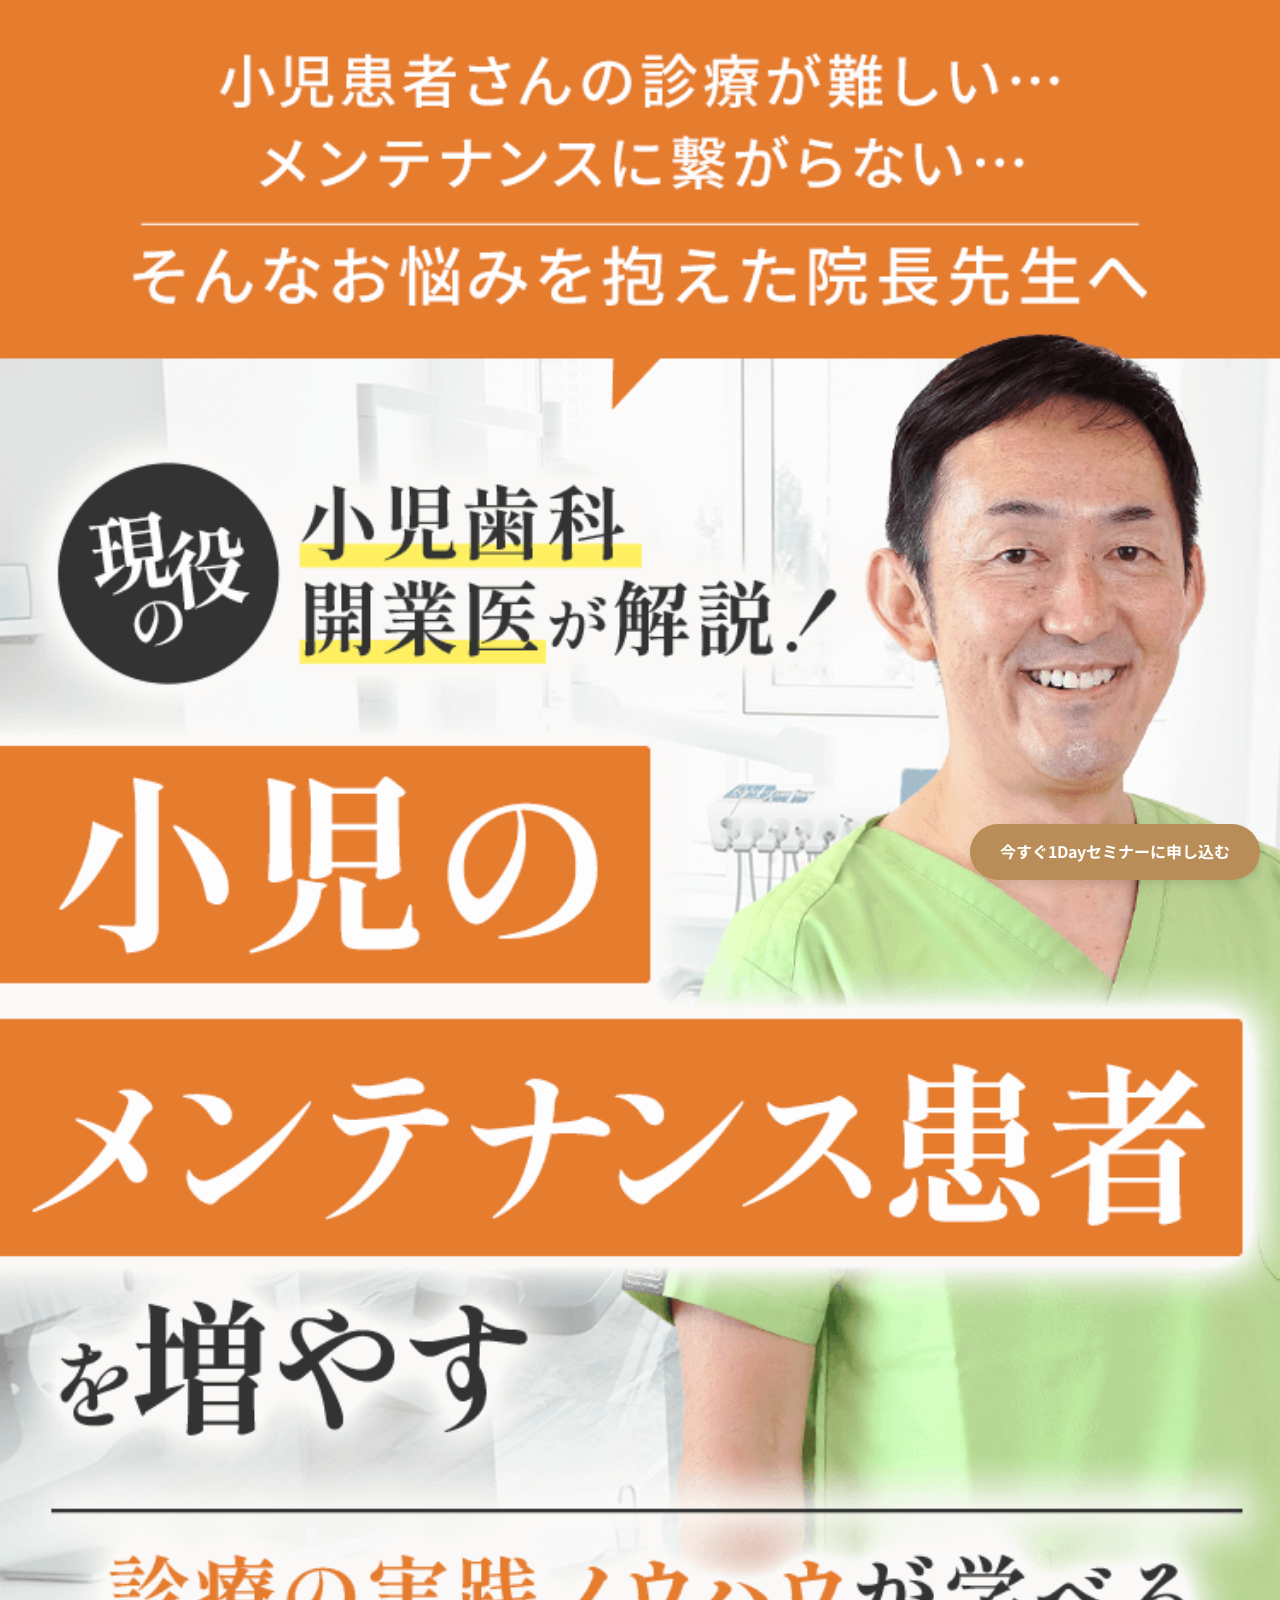
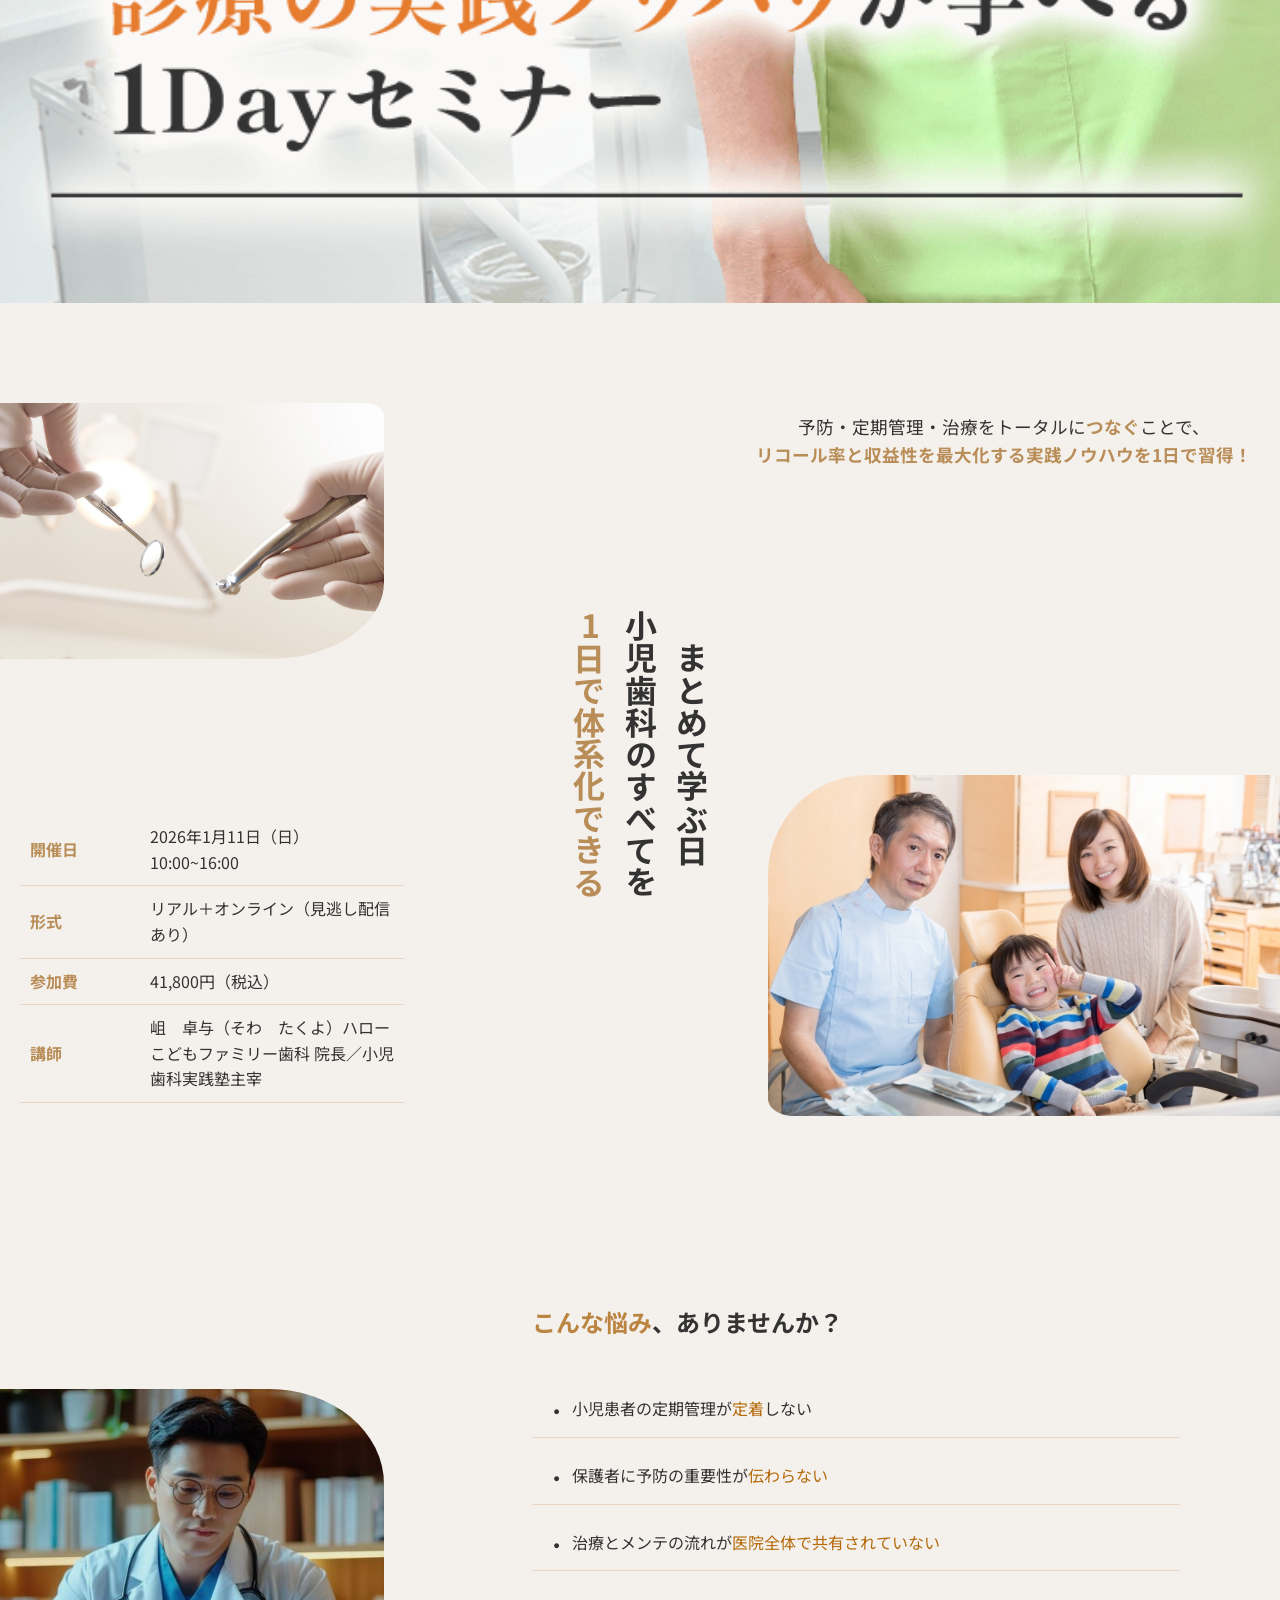
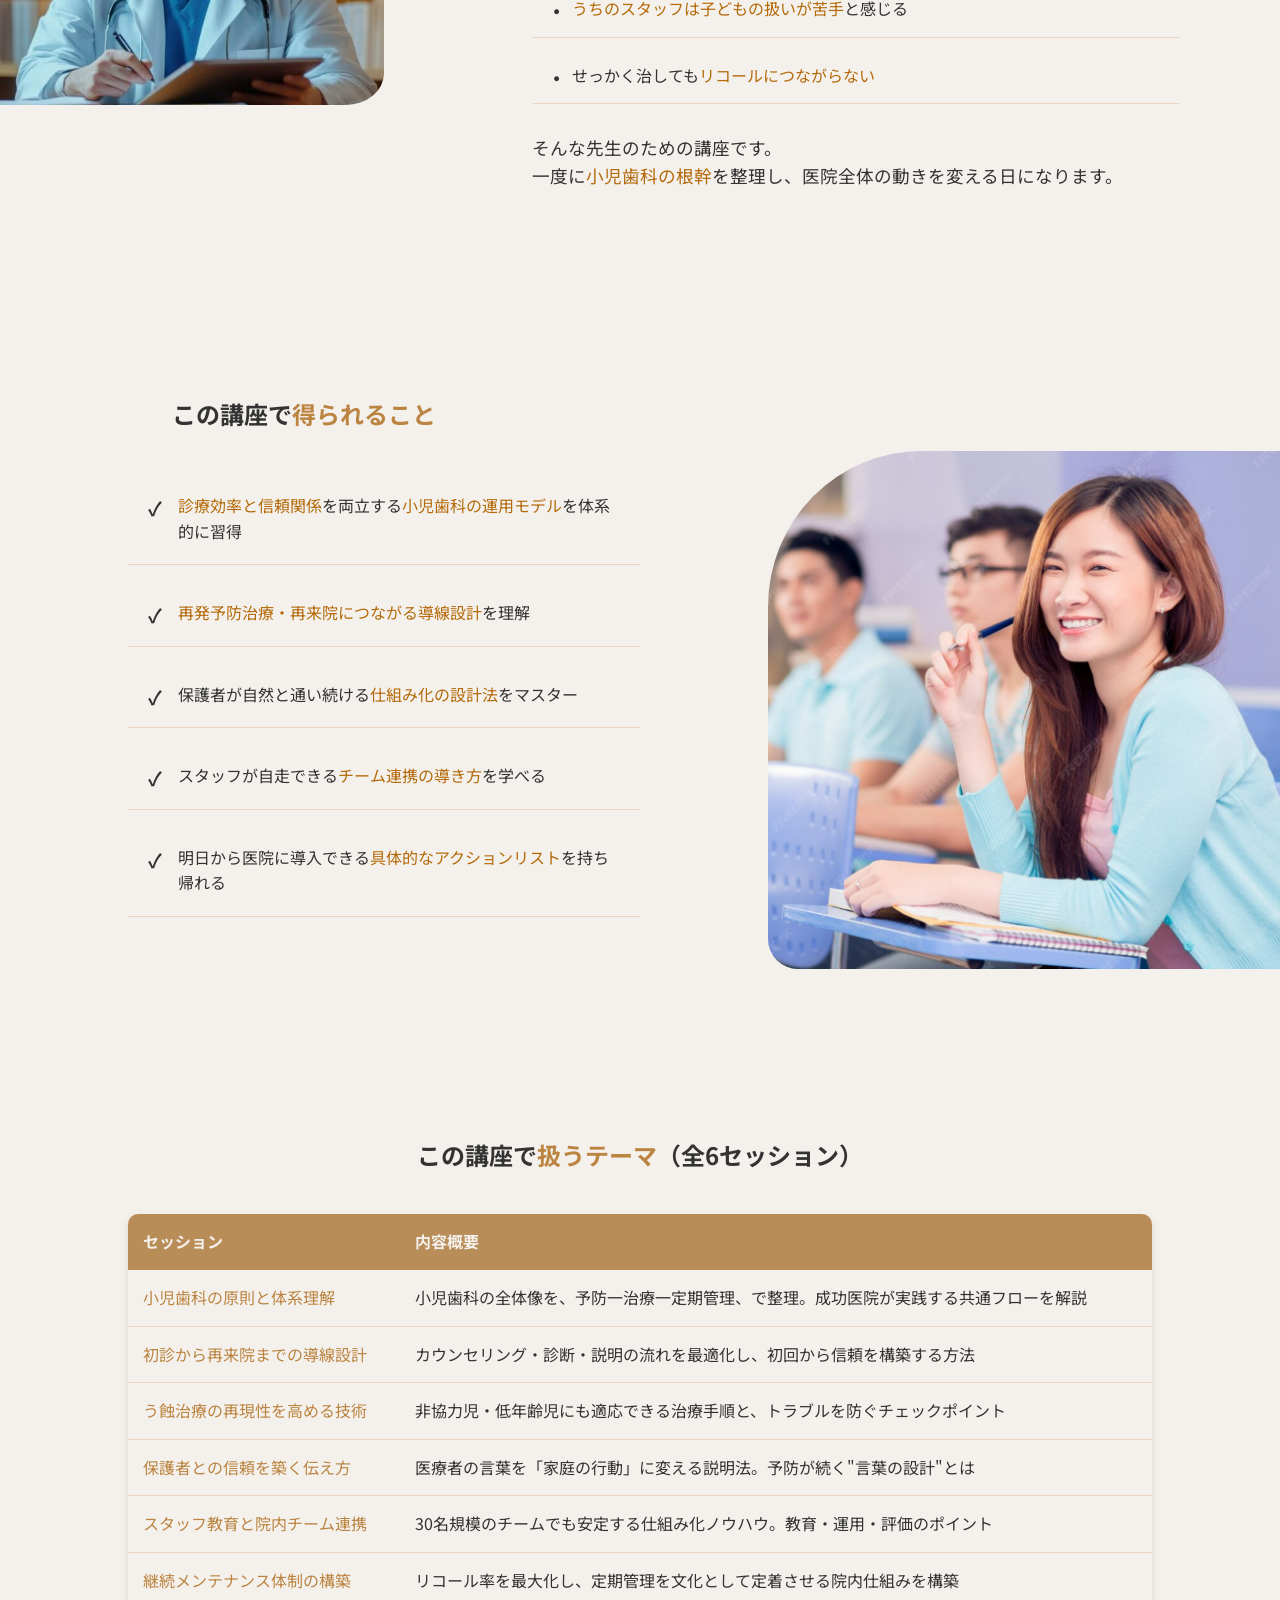
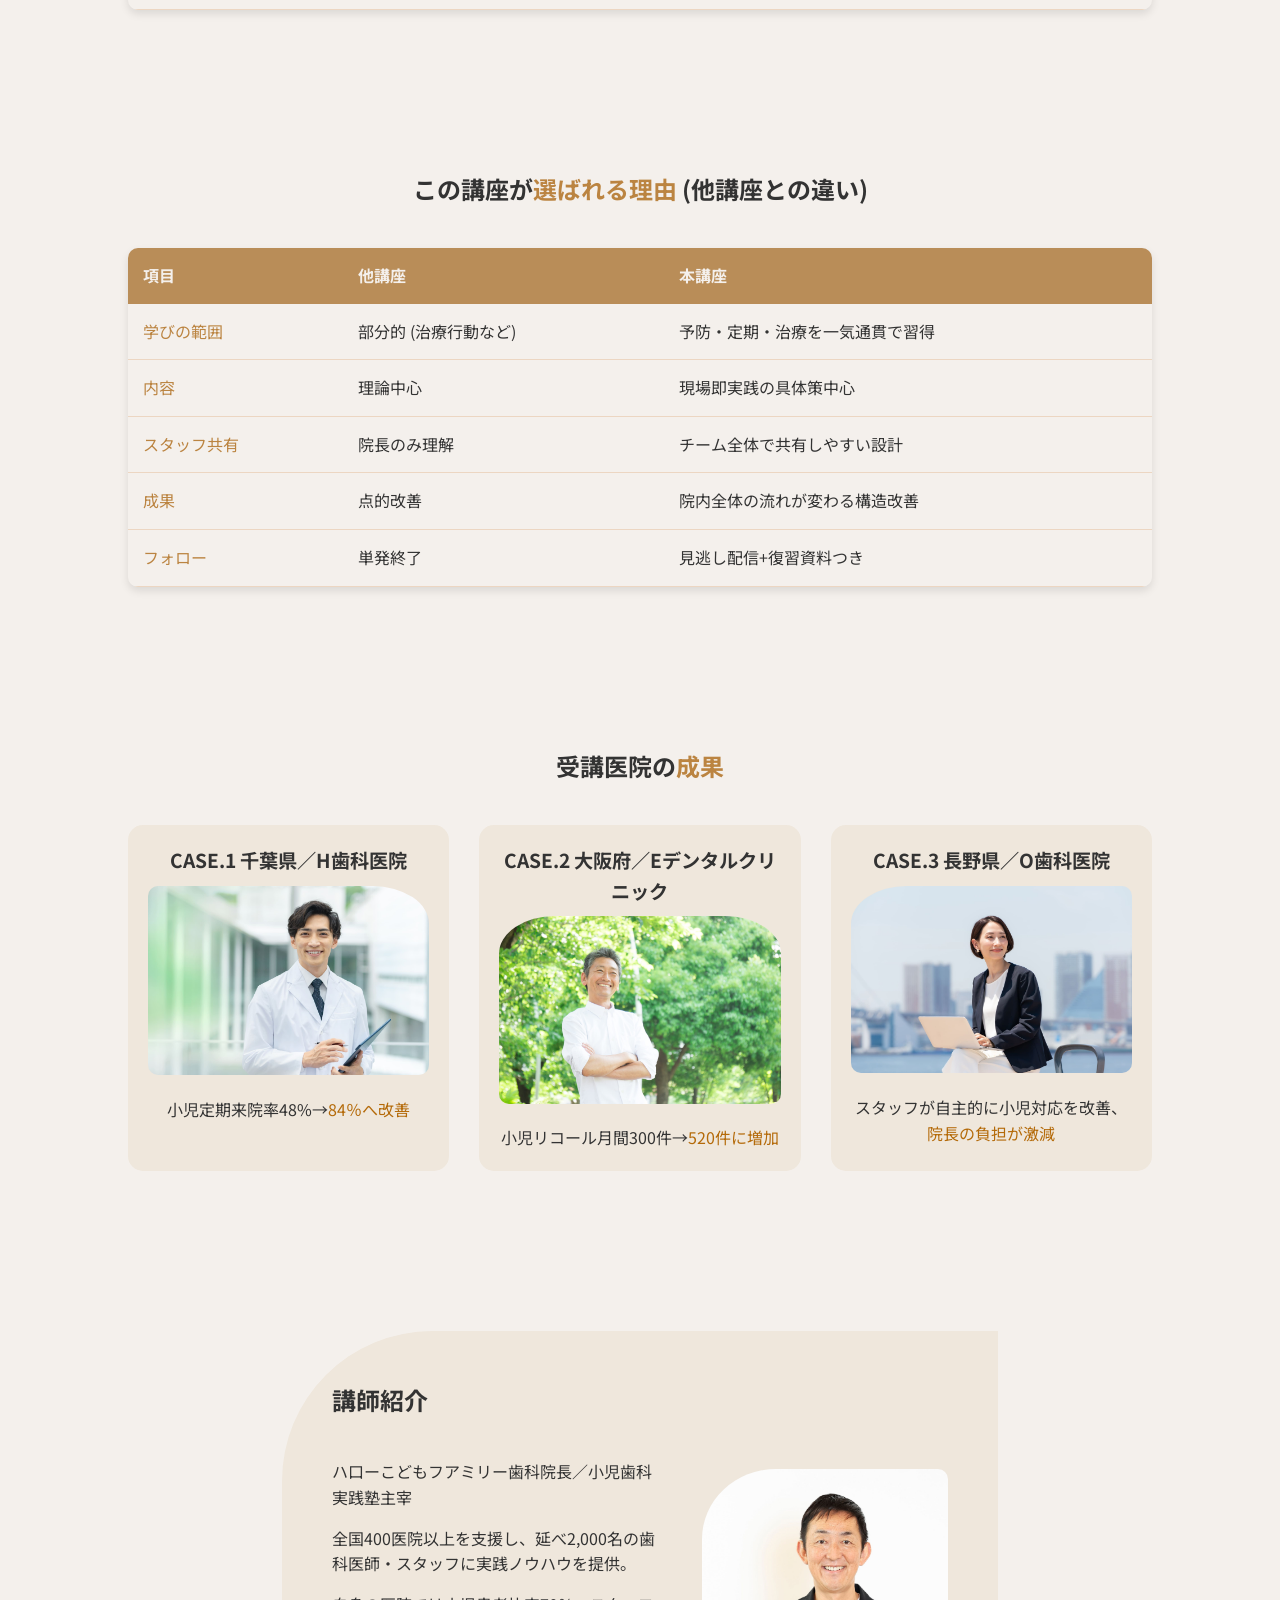
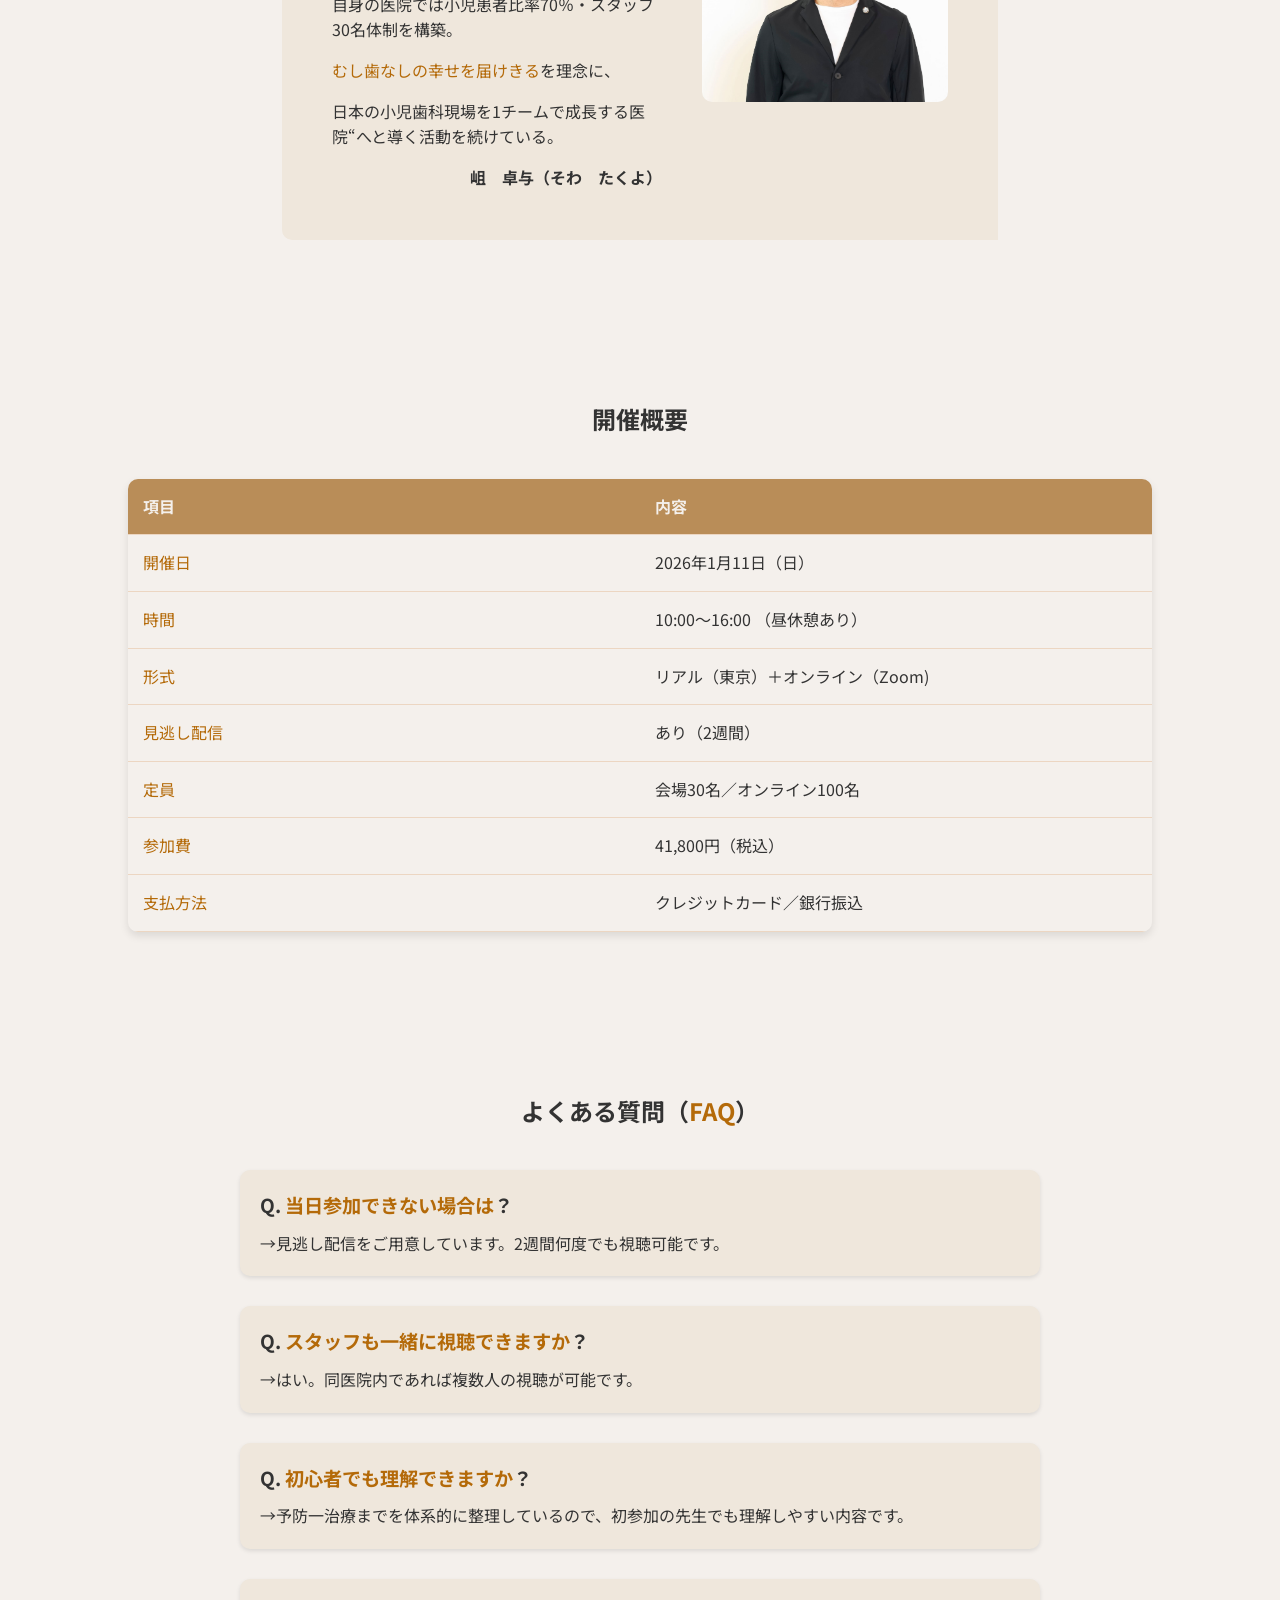
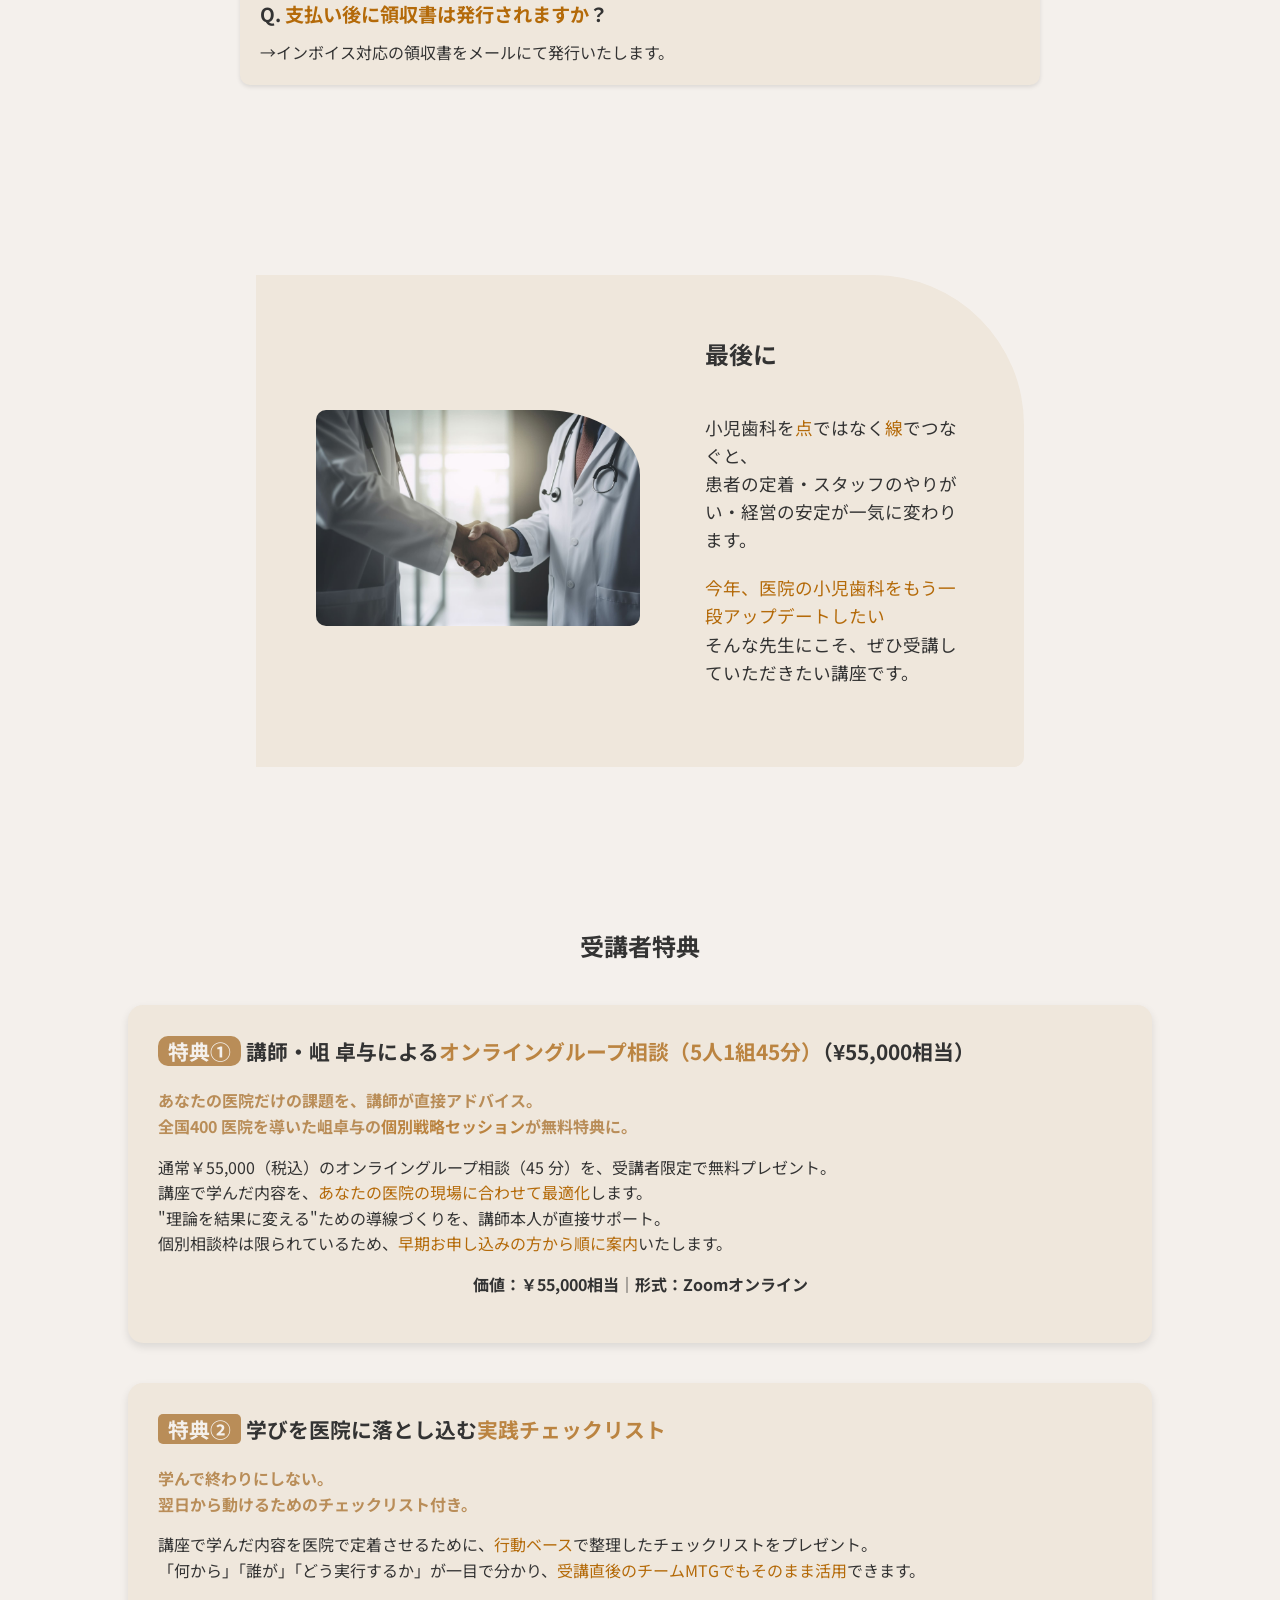
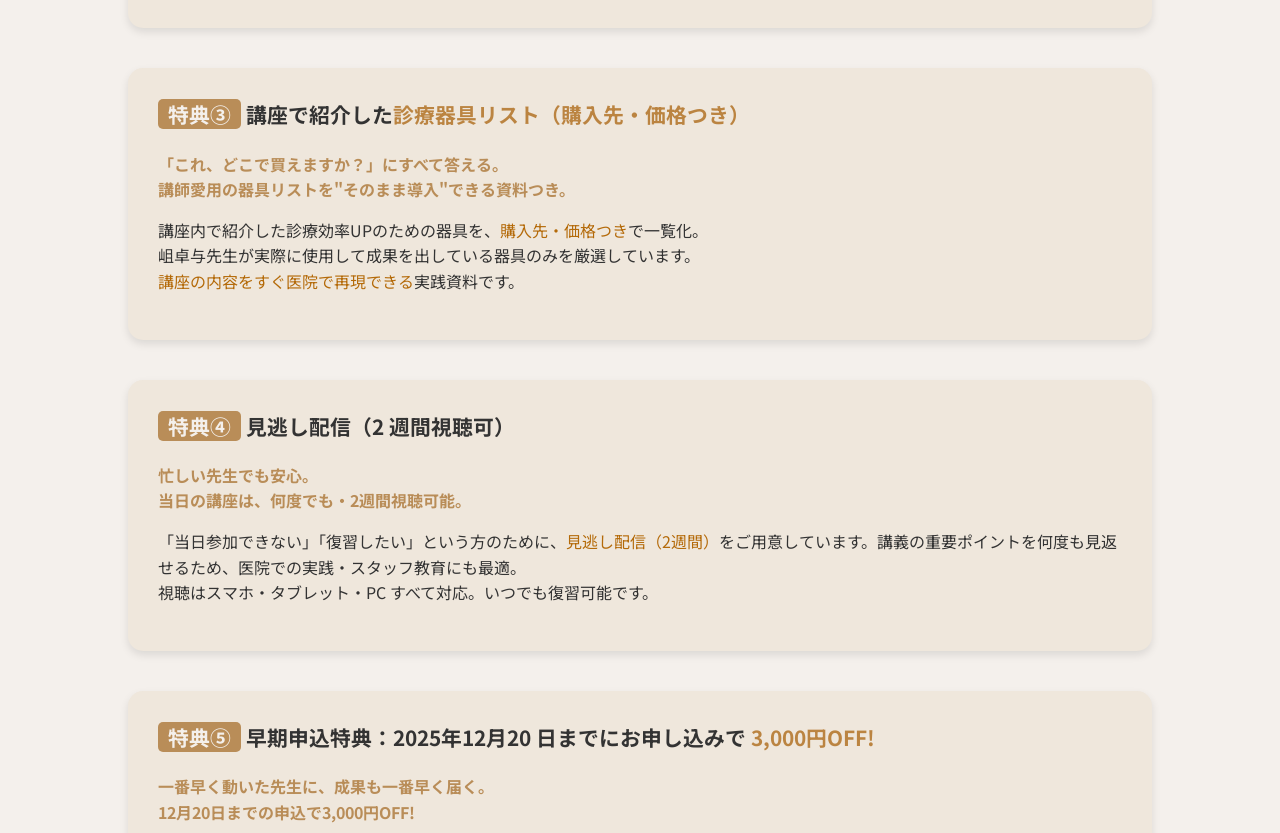
==== commit d2957779: "feat:update10" ====
--- a/index.html
+++ b/index.html
@@ -40,7 +40,7 @@
                 <div class="sec01_img02">
                     <img style="width: 100%; border-radius: 100px 0 0 5%;" src="./img/sec01_imgg02.jpg" alt="">
                 </div>
-                <p class="intro-desc">予防・定期管理・治療をトータル<span style="color: #b98d58ff; font-weight: bold;">つなぐ</span>ことで、<br><span style="color: #b98d58ff; font-weight: bold;">リコール率と収益性を最大化する実践ノウハウを1日で習得！</span></p>
+                <p class="intro-desc">予防・定期管理・治療をトータルに<span style="color: #b98d58ff; font-weight: bold;">つなぐ</span>ことで、<br><span style="color: #b98d58ff; font-weight: bold;">リコール率と収益性を最大化する実践ノウハウを1日で習得！</span></p>
                 <table class="intro-table">
                     <tr>
                         <th><span style="color: #b98d58ff; font-weight: bold;">開催日</span></th>
@@ -65,41 +65,47 @@
         <!-- Worries Section -->
         <section class="worries">
             <div class="sec02-img">
-                <img src="./img/sec02_img.png" alt="">
+                <img class="land-img" src="./img/worry.jpg" alt="">
             </div>
             <div class="worries-content">
-                <h2>こんな悩み、ありませんか？</h2>
+                <h2><span class="title-color">こんな悩み</span>、ありませんか？</h2>
+                <div class="sec02-img-mo">
+                    <img class="mobile-img" src="./img/worry.jpg" alt="">
+                </div>
                 <ul class="worries-list">
-                    <li>小児患者の定期管理が<span style="color: #b98d58ff;">定着</span>しない</li>
-                    <li>保護者に予防の重要性が<span style="color: #b98d58ff;">伝わらない</span></li>
-                    <li>治療とメンテの流れが<span style="color: #b98d58ff;">医院全体で共有されていない</span></li>
-                    <li>うちのスタッフは子どもの扱いが<span style="color: #b98d58ff;">苦手</span>と感じる</li>
-                    <li>せっかく治しても<span style="color: #b98d58ff;">リコールにつながらない</span></li>
+                    <li>小児患者の定期管理が<span class="default-text">定着</span>しない</li>
+                    <li>保護者に予防の重要性が<span class="default-text">伝わらない</span></li>
+                    <li>治療とメンテの流れが<span class="default-text">医院全体で共有されていない</span></li>
+                    <li><span class="default-text">うちのスタッフは子どもの扱いが苦手</span>と感じる</li>
+                    <li>せっかく治しても<span class="default-text">リコールにつながらない</span></li>
                 </ul>
-                <p class="worries-desc">そんな先生のための講座です。<br>一度に<span style="color: #b98d58ff;">小児歯科の根幹</span>を整理し、医院全体の動きを変える日になります。</p>
+                <p class="worries-desc">そんな先生のための講座です。<br>一度に<span class="default-text">小児歯科の根幹</span>を整理し、医院全体の動きを変える日になります。</p>
             </div>
         </section>
 
         <!-- Benefits Section -->
         <section class="benefits-new">
             <div class="container1">
-                <h2>この講座で得られること</h2>
+                <h2>この講座で<span class="title-color">得られること</span></h2>
+                <div class="sec04-img-mo">
+                    <img src="./img/benefit.png" alt="">
+                </div>
                 <ul class="benefits-list">
-                    <li>診療効率と信頼関係を両立する小児歯科の運用モデルを体系的に習得</li>
-                    <li>再発予防治療・再来院につながる導線設計を理解</li>
-                    <li>保護者が自然と通い続ける仕組み化の設計法をマスター</li>
-                    <li>スタッフが自走できるチーム連携の導き方を学べる</li>
-                    <li>明日から医院に導入できる具体的なアクションプランを持ち帰れる</li>
+                    <li><span class="default-text">診療効率と信頼関係</span>を両立する<span class="default-text">小児歯科の運用モデル</span>を体系的に習得</li>
+                    <li><span class="default-text">再発予防治療・再来院につながる導線設計</span>を理解</li>
+                    <li>保護者が自然と通い続ける<span class="default-text">仕組み化の設計法</span>をマスター</li>
+                    <li>スタッフが自走できる<span class="default-text">チーム連携の導き方</span>を学べる</li>
+                    <li>明日から医院に導入できる<span class="default-text">具体的なアクションリスト</span>を持ち帰れる</li>
                 </ul>
             </div>
             <div class="sec04-img">
-                <img src="./img/sec04_img.jpg" alt="">
+                <img src="./img/benefit.png" alt="">
             </div>
         </section>
 
         <!-- New Themes Section -->
         <section class="comparison">
-                <h2>この講座で扱うテーマ（全6セッション）</h2>
+                <h2>この講座で<span class="title-color">扱うテーマ</span>（全6セッション）</h2>
                 <table class="comparison-table">
                     <thead>
                         <tr>
@@ -109,37 +115,37 @@
                     </thead>
                     <tbody>
                         <tr>
-                            <td>①小児歯科の原則と体系理解</td>
-                            <td>小児歯科の全体像を、予防一治療一定期管理、で整理。成功医院が実践する共通フローを解説。</td>
-                        </tr>
-                        <tr>
-                            <td>②初診から再来院までの導線設計</td>
-                            <td>カウンセリング・診断・説明の流れを最適化し、初回から信頼を構築する方法。</td>
-                        </tr>
-                        <tr>
-                            <td>③う蝕治療の再現性を高める技術</td>
-                            <td>非協力児・低年齢児にも適応できる治療手順と、トラブルを防ぐチェックポイント。</td>
-                        </tr>
-                        <tr>
-                            <td>④保護者との信頼を築く伝え方</td>
-                            <td>医療者の言葉を「家庭の行動」に変える説明法。予防が続く"言葉の設計"とは。</td>
-                        </tr>
-                        <tr>
-                            <td>⑤スタッフ教育と院内チーム連携</td>
-                            <td>30名規模のチームでも安定する仕組み化ノウハウ。教育・運用・評価のポイント。</td>
-                        </tr>
-                        <tr>
-                            <td>⑥継続メンテナンス体制の構築</td>
-                            <td>リコール率を最大化し、定期管理を文化として定着させる院内仕組みを構築。</td>
+                            <td><span class="title-color">小児歯科の原則と体系理解</span></td>
+                            <td>小児歯科の全体像を、予防一治療一定期管理、で整理。成功医院が実践する共通フローを解説</td>
+                        </tr>
+                        <tr>
+                            <td><span class="title-color">初診から再来院までの導線設計</span></td>
+                            <td>カウンセリング・診断・説明の流れを最適化し、初回から信頼を構築する方法</td>
+                        </tr>
+                        <tr>
+                            <td><span class="title-color">う蝕治療の再現性を高める技術</span></td>
+                            <td>非協力児・低年齢児にも適応できる治療手順と、トラブルを防ぐチェックポイント</td>
+                        </tr>
+                        <tr>
+                            <td><span class="title-color">保護者との信頼を築く伝え方</span></td>
+                            <td>医療者の言葉を「家庭の行動」に変える説明法。予防が続く"言葉の設計"とは</td>
+                        </tr>
+                        <tr>
+                            <td><span class="title-color">スタッフ教育と院内チーム連携</span></td>
+                            <td>30名規模のチームでも安定する仕組み化ノウハウ。教育・運用・評価のポイント</td>
+                        </tr>
+                        <tr>
+                            <td><span class="title-color">継続メンテナンス体制の構築</span></td>
+                            <td>リコール率を最大化し、定期管理を文化として定着させる院内仕組みを構築</td>
                         </tr>
                     </tbody>
                 </table>
         </section>
 
         <!-- Comparison Section -->
-        <section class="comparison">
-                <h2>この講座が選ばれる理由 (他講座との違い)</h2>
-                <table class="comparison-table">
+        <section class="comparison1">
+                <h2>この講座が<span class="title-color">選ばれる理由</span> (他講座との違い)</h2>
+                <table class="comparison-table1">
                     <thead>
                         <tr>
                             <th>項目</th>
@@ -149,27 +155,27 @@
                     </thead>
                     <tbody>
                         <tr>
-                            <td>学びの範囲</td>
+                            <td><span class="title-color">学びの範囲</span></td>
                             <td>部分的 (治療行動など)</td>
                             <td>予防・定期・治療を一気通貫で習得</td>
                         </tr>
                         <tr>
-                            <td>内容</td>
+                            <td><span class="title-color">内容</span></td>
                             <td>理論中心</td>
                             <td>現場即実践の具体策中心</td>
                         </tr>
                         <tr>
-                            <td>スタッフ共有</td>
+                            <td><span class="title-color">スタッフ共有</span></td>
                             <td>院長のみ理解</td>
                             <td>チーム全体で共有しやすい設計</td>
                         </tr>
                         <tr>
-                            <td>成果</td>
+                            <td><span class="title-color">成果</span></td>
                             <td>点的改善</td>
                             <td>院内全体の流れが変わる構造改善</td>
                         </tr>
                         <tr>
-                            <td>フォロー</td>
+                            <td><span class="title-color">フォロー</span></td>
                             <td>単発終了</td>
                             <td>見逃し配信+復習資料つき</td>
                         </tr>
@@ -179,22 +185,22 @@
 
         <!-- Results Section -->
         <section class="results">
-            <h2>受講医院の成果</h2>
+            <h2>受講医院の<span class="title-color">成果</span></h2>
             <div class="results-grid">
                 <div class="result-item">
                     <h3>CASE.1 千葉県／H歯科医院</h3>
                     <img class="img1" src="img/sanbe.jpg" alt="CASE.1 千葉県／H歯科医院">
-                    <p>小児定期来院率48%→84％へ改善</p>
+                    <p>小児定期来院率48%→<span class="default-text">84％へ改善</span></p>
                 </div>
                 <div class="result-item">
                     <h3>CASE.2 大阪府／Eデンタルクリニック</h3>
                     <img class="img2" src="img/ebisawa.jpg" alt="CASE.2 大阪府／Eデンタルクリニック">
-                    <p>小児リコール月間300件→520件に増加</p>
+                    <p>小児リコール月間300件→<span class="default-text">520件に増加</span></p>
                 </div>
                 <div class="result-item">
                     <h3>CASE.3 長野県／O歯科医院</h3>
                     <img class="img3" src="img/okamoto.jpg" alt="CASE.3 長野県／O歯科医院">
-                    <p>スタッフが自主的に小児対応を改善、<br>院長の負担が激減</p>
+                    <p>スタッフが自主的に小児対応を改善、<br><span class="default-text">院長の負担が激減</span></p>
                 </div>
             </div>
         </section>
@@ -205,11 +211,12 @@
                 <div class="about-content">
                     <div class="about-text">
                         <h2>講師紹介</h2>
-                        <p>小児歯科専門コンサルタントで現役の小児歯科開業医。</p>
-                        <p>GP開業で繁盛医院を運営するも、多忙な保険診療により燃え尽き、小児からの予防管理型医院を目指し転身。</p>
-                        <p><span class="highlight">専門知識ゼロから、小児歯科院長へのヒアリングを重ね、「小児歯科成功の方程式」を体系化。それを基に自院を地域No.1の小児予防歯科に成長させる。</span></p>
-                        <p>GP開業医の経験を活かし、数多くのGP医院の小児歯科部門を成功に導くコンサルティングを展開し、成功事例を多数生み出している。</p>
-                        <h3 class="instructor-name">小児歯科専門コンサルタント<br>岨 卓与（そわ たくよ）</h3>
+                        <p>ハ口ーこどもフアミリー歯科院長／小児歯科実践塾主宰</p>
+                        <p>全国400医院以上を支援し、延べ2,000名の歯科医師・スタッフに実践ノウハウを提供。</p>
+                        <p>自身の医院では小児患者比率70％・スタッフ30名体制を構築。</p>
+                        <p><span class="default-text">むし歯なしの幸せを届けきる</span>を理念に、</p>
+                        <p>日本の小児歯科現場を1チームで成長する医院“へと導く活動を続けている。</p>
+                        <h3>岨　卓与（そわ　たくよ）</h3>
                     </div>
                     <img src="img/sowa.png" alt="講師 岨 卓与" class="about-img">
                 </div>
@@ -228,31 +235,31 @@
                         <th>内容</th>
                     </tr>
                     <tr>
-                        <td>開催日</td>
+                        <td class="default-text">開催日</td>
                         <td>2026年1月11日（日）</td>
                     </tr>
                     <tr>
-                        <td>時間</td>
+                        <td class="default-text">時間</td>
                         <td>10:00～16:00 （昼休憩あり）</td>
                     </tr>
                     <tr>
-                        <td>形式</td>
+                        <td class="default-text">形式</td>
                         <td>リアル（東京）＋オンライン（Zoom)</td>
                     </tr>
                     <tr>
-                        <td>見逃し配信</td>
+                        <td class="default-text">見逃し配信</td>
                         <td>あり（2週間）</td>
                     </tr>
                     <tr>
-                        <td>定員</td>
+                        <td class="default-text">定員</td>
                         <td>会場30名／オンライン100名</td>
                     </tr>
                     <tr>
-                        <td>参加費</td>
+                        <td class="default-text">参加費</td>
                         <td>41,800円（税込）</td>
                     </tr>
                     <tr>
-                        <td>支払方法</td>
+                        <td class="default-text">支払方法</td>
                         <td>クレジットカード／銀行振込</td>
                     </tr>
                 </table>
@@ -264,23 +271,23 @@
         <!-- FAQ Section -->
         <section class="faq">
             <div class="container">
-                <h2>よくある質問（FAQ）</h2>
+                <h2>よくある質問（<span class="default-text">FAQ</span>）</h2>
                 <div class="faq-list">
                     <div class="faq-item">
-                        <h3>Q. 当日参加できない場合は？</h3>
+                        <h3>Q. <span class="default-text">当日参加できない場合は</span>？</h3>
                         <p>→見逃し配信をご用意しています。2週間何度でも視聴可能です。</p>
                     </div>
                     <div class="faq-item">
-                        <h3>Q. スタッフも一緒に視聴できますか？</h3>
+                        <h3>Q. <span class="default-text">スタッフも一緒に視聴できますか</span>？</h3>
                         <p>→はい。同医院内であれば複数人の視聴が可能です。</p>
                     </div>
                     <div class="faq-item">
-                        <h3>Q. 初心者でも理解できますか？</h3>
+                        <h3>Q. <span class="default-text">初心者でも理解できますか</span>？</h3>
                         <p>→予防一治療までを体系的に整理しているので、初参加の先生でも理解しやすい内容です。</p>
                     </div>
                     <div class="faq-item">
-                        <h3>Q. 支払い後に領収書は発行されますか？</h3>
-                        <p>→イソボイス対応の領収書をメールにて発行いたします。</p>
+                        <h3>Q. <span class="default-text">支払い後に領収書は発行されますか</span>？</h3>
+                        <p>→インボイス対応の領収書をメールにて発行いたします。</p>
                     </div>
                 </div>
             </div>
@@ -290,11 +297,21 @@
 
         <!-- Closing Section -->
         <section class="closing">
-            <div class="container">
-                <h2>最後に</h2>
-                <p class="closing-text">小児歯科を「点」ではなく「線」でつなぐと、<br>患者の定着・スタッフのやりがい・経営の安定が一気に変わります。</p>
-                <p class="closing-text">"今年、医院の小児歯科をもう一段アップデートしたい"<br>そんな先生にこそ、受けてほしい講座です。</p>
-                <a href="#form" class="btn">今すぐ申込む</a>
+            
+            <div class="closing-item">
+                <div class="closing-img">
+                    <img class="closing-imgg" src="./img/end.jpg" alt="">
+                </div>
+                <div class="closing-content">
+                    <div class="closing-text">
+                        <h2>最後に</h2>
+                        <div class="closing-img-mo">
+                            <img class="closing-imgg-mo" src="./img/end.jpg" alt="">
+                        </div>
+                        <p class="closing-text">小児歯科を<span class="default-text">点</span>ではなく<span class="default-text">線</span>でつなぐと、<br>患者の定着・スタッフのやりがい・経営の安定が一気に変わります。</p>
+                        <p class="closing-text"><span class="default-text">今年、医院の小児歯科をもう一段アップデートしたい</span><br>そんな先生にこそ、ぜひ受講していただきたい講座です。</p>
+                    </div>
+                </div>
             </div>
         </section>
 
@@ -305,95 +322,31 @@
             <div class="container">
                 <h2>受講者特典</h2>
                 <div class="perk-item">
-                    <h3>特典①  講師・岨   卓与によるオンライングループ相談（5人1組45分）（¥55,000相当）</h3>
-                    <p class="catchphrase">あなたの医院だけの課題を、講師が直接アドバイス。<br>全国400 医院を導いた岨卓与の"個別戦略セッション"が無料特典に。</p>
-                    <p>通常￥55,000（税込）のオンライングループ相談（45 分）を、受講者限定で無料プレゼント。<br>講座で学んだ内容を、あなたの医院の現場に合わせて最適化します。<br>"理論を結果に変える"ための導線づくりを、講師本人が直接サポート。<br>個別相談枠は限られているため、早期お申し込みの方から」―頂に案内いたします。</p>
-                    <p class="center">価値：￥55,OOO相当1 形式：Zoomオンライン</p>
+                    <h3><span style="background-color: #b98d58ff; color: #f4f0ecff; border-radius: 10px; padding-inline: 10px;">特典①</span>  講師・岨   卓与による<span class="title-color">オンライングループ相談（5人1組45分）</span>（¥55,000相当）</h3>
+                    <p class="catchphrase">あなたの医院だけの課題を、講師が直接アドバイス。<br>全国400 医院を導いた岨卓与の<span class="title-color">個別戦略セッション</span>が無料特典に。</p>
+                    <p>通常￥55,000（税込）のオンライングループ相談（45 分）を、受講者限定で無料プレゼント。<br>講座で学んだ内容を、<span class="default-text">あなたの医院の現場に合わせて最適化</span>します。<br>"理論を結果に変える"ための導線づくりを、講師本人が直接サポート。<br>個別相談枠は限られているため、<span class="default-text">早期お申し込みの方から順に案内</span>いたします。</p>
+                    <p class="center">価値：￥55,000相当｜形式：Zoomオンライン</p>
                 </div>
                 <div class="perk-item">
-                    <h3>特典② 学びを医院に落とし込む「実践チェックリスト」</h3>
-                    <p class="catchphrase">学んで終わりにしない。<br>"翌日から動ける" ためのチェックリスト付き。</p>
-                    <p>講座で学んだ内容を医院で定着させるために、"行動ベース"で整理したチェックリストをプレゼント。<br>「何から」「誰が」「どう実行するか」が一目で分かり、受講直後のチームMTGでもそのまま活用できます。</p>
+                    <h3><span style="background-color: #b98d58ff; color: #f4f0ecff; border-radius: 5px; padding-inline: 10px;">特典②</span> 学びを医院に落とし込む<span class="title-color">実践チェックリスト</span></h3>
+                    <p class="catchphrase">学んで終わりにしない。<br>翌日から動けるためのチェックリスト付き。</p>
+                    <p>講座で学んだ内容を医院で定着させるために、<span class="default-text">行動ベース</span>で整理したチェックリストをプレゼント。<br>「何から」「誰が」「どう実行するか」が一目で分かり、<span class="default-text">受講直後のチームMTGでもそのまま活用</span>できます。</p>
                 </div>
                 <div class="perk-item">
-                    <h3>（特典③）講座で紹介した「診療器具リスト（購入先・価格つき）」</h3>
-                    <p class="catchphrase">「これ、どこで買えますか？」にすべて答える。<br>講師愛用の器具りストを"そのまま導入"できる資料つき。</p>
-                    <p>講座内で紹介した診療効率UPのための器具を、購入先・価格つきで一覧化。<br>岨卓与先生が実際に使用して成果を出している器具のみを厳選しています。<br>"講座の内容をすぐ医院で再現できる"実践資料です。</p>
+                    <h3><span style="background-color: #b98d58ff; color: #f4f0ecff; border-radius: 5px; padding-inline: 10px;">特典③</span>  講座で紹介した<span class="title-color">診療器具リスト（購入先・価格つき）</span></h3>
+                    <p class="catchphrase">「これ、どこで買えますか？」にすべて答える。<br>講師愛用の器具リストを"そのまま導入"できる資料つき。</p>
+                    <p>講座内で紹介した診療効率UPのための器具を、<span class="default-text">購入先・価格つき</span>で一覧化。<br>岨卓与先生が実際に使用して成果を出している器具のみを厳選しています。<br><span class="default-text">講座の内容をすぐ医院で再現できる</span>実践資料です。</p>
                 </div>
                 <div class="perk-item">
-                    <h3>特典④ 見逃し配信（2 週間視聴可）</h3>
+                    <h3><span style="background-color: #b98d58ff; color: #f4f0ecff; border-radius: 5px; padding-inline: 10px;">特典④</span> 見逃し配信（2 週間視聴可）</h3>
                     <p class="catchphrase">忙しい先生でも安心。<br>当日の講座は、何度でも・2週間視聴可能。</p>
-                    <p>「当日参加できない」「復習したい」という方のために、**見逃し配信（2週間）**をご用意しています。講義の重要ポイントを何度も見返せるため、医院での実践・スタッフ教育にも最適。<br>視聴はスマホ・タブレット・PC すべて対応。いつでも復習可能です。</p>
+                    <p>「当日参加できない」「復習したい」という方のために、<span class="default-text">見逃し配信（2週間）</span>をご用意しています。講義の重要ポイントを何度も見返せるため、医院での実践・スタッフ教育にも最適。<br>視聴はスマホ・タブレット・PC すべて対応。いつでも復習可能です。</p>
                 </div>
                 <div class="perk-item">
-                    <h3>特典⑤ 早期申込特典：2025年12月20 日までにお申し込みで 3,000円OFF!</h3>
+                    <h3><span style="background-color: #b98d58ff; color: #f4f0ecff; border-radius: 5px; padding-inline: 10px;">特典⑤</span> 早期申込特典：2025年12月20 日までにお申し込みで <span class="title-color">3,000円OFF!</span></h3>
                     <p class="catchphrase">一番早く動いた先生に、成果も一番早く届く。<br>12月20日までの申込で3,000円OFF!</p>
-                    <p>早期申込者限定で、受講料41,800 円→38,800 円（税込）に割引いたします。<br>定員に達し次第締切となりますので、少しでも気になった今がチャンスです。<br>この価格で受けられるのは今回限り。ぜひお早めにお申し込みください。</p>
-                </div>
-            </div>
-        </section>
-
-        
-
-        <!-- Schedule / Details Section: Date, time, venue, and how to attend -->
-        <section class="schedule">
-            <div class="container">
-                <h2>セミナー詳細のご案内</h2>
-                <table class="schedule-table">
-                    <tr>
-                        <th>日時</th>
-                        <td>2025年1月12日（日）10：00～16：30<br>（13：00～14：00昼休憩）</td>
-                    </tr>
-                    <tr>
-                        <th>受講形式</th>
-                        <td>■オンライン受講<br>■リアル受講　限定30名（三宮開催：兵庫県神戸市）</td>
-                    </tr>
-                    <tr>
-                        <th><span style="color: #b98d58ff; font-weight: bold;">参加費</span></th>
-                        <td>33.000円（税込）</td>
-                    </tr>
-                    <tr>
-                        <th>決済方法</th>
-                        <td>クレジット決済・銀行振込</td>
-                    </tr>
-                    <tr>
-                        <th>受講形式のメリット</th>
-                        <td>※オンライン受講 パソコンがあればどこでも参加できます</td>
-                    </tr>
-                    <tr>
-                        <th style="background: #b80000; color: #f0f0f0;">見逃し配信</th>
-                        <td><span style="font-size: 120%; color: #b80000; font-weight: bold;">見逃し配信（有り） ※1/26（日）まで</span></td>
-                    </tr>
-                </table>
-
-                <h3>セミナー内容</h3>
-                <table class="content-table">
-                    <tr>
-                        <th>内容①</th>
-                        <td>予定通りの小児歯科診療に必要な小児歯科の原則</td>
-                    </tr>
-                    <tr>
-                        <th>内容②</th>
-                        <td>不採算が、超優良採算に変化する小児カリエス治療のやり方</td>
-                    </tr>
-                    <tr>
-                        <th>内容③</th>
-                        <td>治療を99％成功させるための治療前スクリーニングについて</td>
-                    </tr>
-                    <tr>
-                        <th>内容④</th>
-                        <td>削ってばかりの歯医者にさよならする小児カリエスマネジメントのポイント</td>
-                    </tr>
-                    <tr>
-                        <th>内容⑤</th>
-                        <td>学校・園検診の言いなりの診療でいいの？スタッフ全員ができる正確なむし歯の診断法</td>
-                    </tr>
-                    <tr>
-                        <th>内容⑥</th>
-                        <td>むし歯を減らしながら、小児矯正契約数を増加させるしくみ</td>
-                    </tr>
-                </table>
-                <p class="note">※本セミナーの2025年開催は今回ご案内している1回だけです。</p>
+                    <p>早期申込者限定で、<span class="default-text">受講料41,800 円 → 38,800 円（税込）に割引</span>いたします。<br>定員に達し次第締切となりますので、少しでも気になった今がチャンスです。<br>この価格で受けられるのは今回限り。ぜひお早めにお申し込みください。</p>
+                </div>
             </div>
         </section>
 
@@ -458,8 +411,8 @@
                 </form>
                 <table class="links-table">
                     <tr>
-                        <td><a href="https://shounisikajuku.com/tokutei.html">■特定商法取引に関する表示</a></td>
-                        <td><a href="https://shounisikajuku.com/privacy.html">■個人情報保護方針</a></td>
+                        <td><a href="https://shounisikajuku.com/tokutei.html"><span class="default-text">■</span>特定商法取引に関する表示</a></td>
+                        <td><a href="https://shounisikajuku.com/privacy.html"><span class="default-text">■</span>個人情報保護方針</a></td>
                     </tr>
                 </table>
             </div>
--- a/css/style.css
+++ b/css/style.css
@@ -2,11 +2,11 @@
 
 :root {
     --s-color-46a84e23: #b98d58ff;
-    --s-color-5b87123c: #a07d4eff;
+    --s-color-5b87123c: rgb(180, 106, 9);
     --s-color-85a5ca31: #dda257ff;
     --s-color-0e9c15dc: rgba(0, 0, 0, 0.0);
     --s-color-ab98cc85: #FFFFFF;
-    --color-text: #555555;
+    --color-text: #333333;
     --s-color-fd83718c: #7f7f7fff;
     --s-color-178eaafd: #f4f0ecff;
     --s-color-178eaafd: #f8e9da;
@@ -22,6 +22,14 @@
   box-sizing: border-box;
 }
 
+.default-text {
+  color: var(--s-color-5b87123c);
+}
+
+.title-color{
+  color: rgb(187, 132, 65)
+}
+
 main{
   background-color: rgba(244, 240, 236, 1);
 }
@@ -37,8 +45,8 @@
 /* Buttons */
 .btn {
   display: inline-block;
-  background-color: var(--color-pink);
-  color: var(--color-text);
+  background-color: #b98d58ff;
+  color: white;
   padding: 15px 30px;
   border-radius: 50px;
   text-decoration: none;
@@ -50,6 +58,7 @@
 
 .btn:hover {
   background-color: var(--color-hover);
+  color: var(--color-text);
 }
 
 /* Floating CTA */
@@ -194,7 +203,7 @@
 }
 
 .worries-content {
-  padding-right: 30px;
+  padding-right: 100px;
   width: 60%;
   padding-left: 20px;
 }
@@ -252,7 +261,7 @@
 
 .sec04-img img {
   width: 100%;
-  border-radius: 100px 0 0 30px;
+  border-radius: 30% 0 0 30px;
 }
 
 .container1 {
@@ -309,6 +318,7 @@
   border-collapse: collapse;
   border-radius: 10px;
   overflow: hidden;
+  box-shadow: 0 4px 8px rgba(0, 0, 0, 0.1);
 }
 
 .comparison-table th, .comparison-table td {
@@ -318,11 +328,8 @@
 
 .comparison-table th {
   font-weight: bold;
-}
-
-.comparison-table thead th {
-  color: var(--color-text);
-  border-bottom: 3px solid #e8d1bc;
+  background-color: #b98d58ff;
+  color: rgba(244, 240, 236, 1);
 }
 
 .comparison-table tbody td:nth-child(3) {
@@ -330,6 +337,45 @@
 }
 
 .comparison-table tbody td{
+  border-bottom: 1px solid #ecd6c2;
+}
+
+.comparison1 {
+  padding: 80px 0;
+  background-color: rgba(244, 240, 236, 1);
+}
+
+.comparison1 h2 {
+  text-align: center;
+  font-size: 1.5rem;
+  margin-bottom: 40px;
+}
+
+.comparison-table1 {
+  margin-inline: auto;
+  width: 80%;
+  border-collapse: collapse;
+  border-radius: 10px;
+  overflow: hidden;
+  box-shadow: 0 4px 8px rgba(0, 0, 0, 0.1);
+}
+
+.comparison-table1 th, .comparison-table1 td {
+  padding: 15px;
+  text-align: left;
+}
+
+.comparison-table1 th {
+  font-weight: bold;
+  background-color: #b98d58ff;
+  color: rgba(244, 240, 236, 1);
+}
+
+.comparison-table1 tbody td:nth-child(3) {
+  color: var(--color-text);
+}
+
+.comparison-table1 tbody td{
   border-bottom: 1px solid #ecd6c2;
 }
 
@@ -395,6 +441,8 @@
 /* About Section */
 .about {
   padding: 80px 0;
+  width: 70%;
+  margin-inline: auto;
   background-color: rgba(244, 240, 236, 1);
 }
 
@@ -446,7 +494,7 @@
 .about-img {
   flex: 1;
   width: 40%;
-  border-radius: 40% 20px 20px 20px;
+  border-radius: 30% 10px 10px 10px;
 }
 
 .instructor-name {
@@ -486,7 +534,7 @@
 
 .overview-table th {
   background-color: #b98d58ff;
-  color: white;
+  color: rgba(244, 240, 236, 1);
   font-weight: bold;
   width: 30%;
 }
@@ -535,13 +583,61 @@
   text-align: center;
 }
 
+.closing-item {
+  display: flex;
+  background-color: #efe7dcff;
+  gap: 10%;
+  justify-content: center;
+  align-items: center;
+  width: 60%;
+  padding: 60px;
+  border-radius: 0 150px 10px 0;
+  text-align: center;
+  margin-inline: auto;
+}
+
+.closing-content {
+  display: flex;
+  align-items: center;
+  gap: 40px;
+  width: 40%;
+  margin: 0 auto;
+}
+
+.closing-img {
+  flex: 1;
+  width: 40%;
+}
+
+.closing-imgg{
+  flex: 1;
+  width: 100%;
+  border-radius: 10px 30% 10px 10px;
+}
+
+.closing-img-mo {
+  flex: 1;
+  width: 100%;
+}
+
+.closing-imgg-mo{
+  flex: 1;
+  width: 100%;
+  border-radius: 10px 30% 10px 10px;
+}
+
+.closing-text {
+  text-align: left;
+  flex: 10;
+}
+
 .closing h2 {
   font-size: 1.5rem;
   margin-bottom: 40px;
   color: var(--color-text);
 }
 
-.closing-text {
+.closing-text p {
   font-size: 1.1rem;
   margin-bottom: 20px;
   color: var(--color-text);
@@ -565,7 +661,7 @@
 }
 
 .perk-item {
-  max-width: 800px;
+  width: 80%;
   margin: 0 auto 40px;
   padding: 30px;
   background-color: #efe7dcff;
@@ -674,7 +770,7 @@
   background-color: var(--color-mint);
   font-weight: bold;
 }
-
+form-table
 .content-table th {
   background-color: var(--color-pink);
   font-weight: bold;
@@ -694,6 +790,8 @@
 
 /* Registration Section */
 .registration {
+  margin-inline: auto;
+  width: 80%;
   padding: 80px 0;
   background-color: rgba(244, 240, 236, 1);
 }
@@ -715,7 +813,7 @@
   width: 100%;
   border-collapse: collapse;
   margin-bottom: 30px;
-  background-color: var(--color-section-bg);
+  background-color: #efe7dcff;
   border-radius: 10px;
   overflow: hidden;
   box-shadow: 0 4px 8px rgba(0, 0, 0, 0.1);
@@ -744,25 +842,21 @@
 .form-buttons {
   display: flex;
   justify-content: center;
-  gap: 20px;
+  gap: 100px;
 }
 
 .form-buttons input {
+  text-align: center;
   padding: 15px 30px;
   border-radius: 50px;
   border: none;
   cursor: pointer;
   font-weight: bold;
-}
-
-.form-buttons input[type="reset"] {
-  background-color: var(--color-mint);
-  color: var(--color-text);
-}
-
-.form-buttons input[type="submit"] {
-  background-color: var(--color-pink);
-  color: var(--color-text);
+  background-color: #b98d58ff;
+  color: #ecd6c2;
+  width: 200px;
+  font:bold;
+  font-size: 24px;
 }
 
 .form-buttons input:hover {
@@ -790,14 +884,33 @@
 
 /* Footer */
 footer {
-  background-color: rgba(244, 240, 236, 1);
+  background-color: #b98d58ff;
   padding: 20px 0;
   text-align: center;
   color: var(--color-text);
 }
-
+.mobile-img {
+  display: none;
+}
+
+.land-img {
+  display: block;
+}
+
+.sec04-img-mo{
+  display: none;
+}
+
+.closing-img-mo{
+  display: none;
+}
 /* Responsive Design */
 @media (max-width: 1200px) {
+
+  .closing-item{
+    width: 70%;
+  }
+
   .benefits-new {
     padding: 60px 0;
   }
@@ -816,7 +929,7 @@
     width: 55%;
   }
   .benefits-new h2 {
-    font-size: 1.8rem;
+    font-size: 1.5rem;
   }
   .benefits-list li {
     padding: 18px;
@@ -835,14 +948,79 @@
     width: 60%;
   }
   .benefits-new h2 {
-    font-size: 1.7rem;
+    font-size: 1.5rem;
   }
   .benefits-list li {
     padding: 16px;
     font-size: 0.9rem;
   }
+
+  .closing-item{
+    width: 80%;
+  }
 }
 @media (max-width: 768px) {
+  p{
+    font-size: 12px;
+  }
+
+  td{
+    font-size: 12px;
+  }
+
+  .closing-item{
+    padding-block: 40px;
+    width: 90%;
+  }
+
+  .closing-img-mo{
+    display: block;
+    width: 80%;
+    margin-bottom: 20px;
+    margin-inline: auto;
+  }
+
+  .closing-img{
+    display: none;
+  }
+  .sec04-img-mo img {
+    width: 100%;
+    border-radius: 30% 0 0 10px;
+  }
+
+  .sec04-img-mo{
+    margin-inline: auto;
+    display: block;
+    width: 70%;
+    flex-shrink: 0;
+    margin-bottom: 30px;
+  }
+
+  .sec04-img{
+    display: none;
+  }
+
+  .mobile-img {
+    display: block;
+  }
+
+  .land-img {
+
+    display: none;
+  }
+
+  .sec02-img-mo {
+  width: 70%;
+  flex-shrink: 0;
+  margin-inline: auto;
+  margin-bottom: 30px;
+}
+
+.sec02-img-mo img {
+  width: 100%;
+  border-radius: 0 30% 10% 0;
+}
+
   .intro {
     padding: 20px 0;
     height: auto;
@@ -868,6 +1046,7 @@
     font-size: 2rem;
     text-align: center;
     line-height: 1.4;
+    margin-bottom: 0;
   }
 
   .sec01_img01 {
@@ -887,7 +1066,7 @@
     margin-bottom: 20px;
     text-align: center;
     font-size: 0.9rem;
-    width: 100%;
+    width: 90%;
   }
 
   .intro-table {
@@ -916,18 +1095,19 @@
   }
 
   .sec02-img {
-    width: 90%;
+    width: 80%;
     margin-bottom: 20px;
   }
 
   .worries h2 {
-    font-size: 1.8rem;
+    font-size: 1.2rem;
     text-align: center;
   }
 
   .worries-list {
     text-align: left;
-    width: 90%;
+    width: 100%;
+    margin: 0;
   }
 
   .worries-list li {
@@ -942,12 +1122,15 @@
 
   .worries-content {
     width: 100%;
+    padding-inline: 20px;
+    order: -1;
   }
 
   .worries-desc {
     text-align: center;
     font-size: 0.9rem;
     width: 90%;
+    margin-inline: auto;
   }
 
   .benefits-new {
@@ -958,7 +1141,9 @@
   }
 
   .benefits-new h2 {
-    font-size: 1.8rem;
+    padding-left: 0;
+    text-align: center;
+    font-size: 1.2rem;
   }
 
   .benefits-list li {
@@ -987,16 +1172,31 @@
   }
 
   .comparison h2 {
-    font-size: 1.8rem;
+    font-size: 1.2rem;
+    width: 80%;
+    margin-inline: auto;
   }
 
   .comparison-table {
     overflow-x: auto;
     display: block;
+    width: 90%;
+  }
+
+  .comparison1 h2 {
+    margin-inline: auto;
+    font-size: 1.2rem;
+    margin-bottom: 40px;
+    width: 80%;
+}
+
+  .comparison-table1 {
+    width: 90%;
   }
 
   .results {
     padding: 40px 0;
+    width: 90%;
   }
 
   .results h2 {
@@ -1016,13 +1216,21 @@
   }
 
   .about {
+    width: 90%;
     padding: 40px 0;
   }
 
   .about-img {
   flex: 1;
   width: 80%;
-  border-radius: 40% 20px 20px 20px;
+  border-radius: 30% 10px 10px 10px;
+  }
+
+  .about-item{
+    width: 100%;
+    padding: 20px;
+    padding-block: 40px;
+    border-radius: 100px 0 0 10px;
   }
 
   .about-content {
@@ -1030,12 +1238,17 @@
     text-align: center;
   }
 
+  .about h2{
+    font-size: 1.2rem;
+    text-align: center;
+  }
+
   .overview {
     padding: 40px 0;
   }
 
   .overview h2 {
-    font-size: 1.8rem;
+    font-size: 1.2rem;
   }
 
   .overview-table {
@@ -1049,7 +1262,15 @@
   }
 
   .faq h2 {
-    font-size: 1.8rem;
+    font-size: 1.2rem;
+  }
+
+  .faq-item h3{
+    font-size: 1rem;
+  }
+
+  .faq-item p{
+    font-size: 12px;
   }
 
   .faq-item {
@@ -1061,8 +1282,26 @@
   }
 
   .closing h2 {
-    font-size: 1.8rem;
-  }
+    font-size: 1.2rem;
+    text-align: center;
+  }
+
+  .closing-text p{
+    font-size: 12px;
+  }
+
+  .closing-content {
+    flex-direction: column;
+    text-align: center;
+    width: 100%;
+  }
+
+  .closing-img {
+    flex: 1;
+    width: 100%;
+    border-radius: 40% 20px 20px 20px;
+  }
+
 
   .perks {
     padding: 40px 0;
@@ -1073,7 +1312,7 @@
   }
 
   .perk-item {
-    padding: 20px;
+    padding: 10px;
   }
 
   .benefits {
@@ -1095,6 +1334,12 @@
 
   .registration {
     padding: 40px 0;
+    width: 100%;
+  }
+
+  .registration th{
+    font-size: 12px;
+    padding-right: 0;
   }
 
   .form-table th {
@@ -1102,16 +1347,57 @@
   }
 
   .form-buttons {
+    align-items: center;
+    gap: 30px;
+  }
+
+  form{
+    width: 90%;
+  }
+
+  .form-intro{
+    width: 90%;
+  }
+
+  .faq-list{
+    width: 90%;
+  }
+
+  .closing-item{
+    border-radius: 0 100px 10px 0;
+  }
+
+  .container {
+    padding: 0 0;
+    display: flex;
     flex-direction: column;
+    justify-content: center;
     align-items: center;
-  }
-
-  .container {
-    padding: 0 15px;
   }
 
   .floating .btn {
     padding: 12px 24px;
     font-size: 0.9rem;
   }
-}
+
+  @media (max-width: 768px) {
+
+    .floating .btn {
+    padding: 12px 24px;
+    font-size: 0.9rem;
+  }
+
+  }
+}
+
+@media (max-width: 320px) {
+
+    .floating .btn {
+    padding: 12px 24px;
+    font-size: 0.9rem;
+  }
+  .floating{
+    width: 60%;
+  }
+
+}
